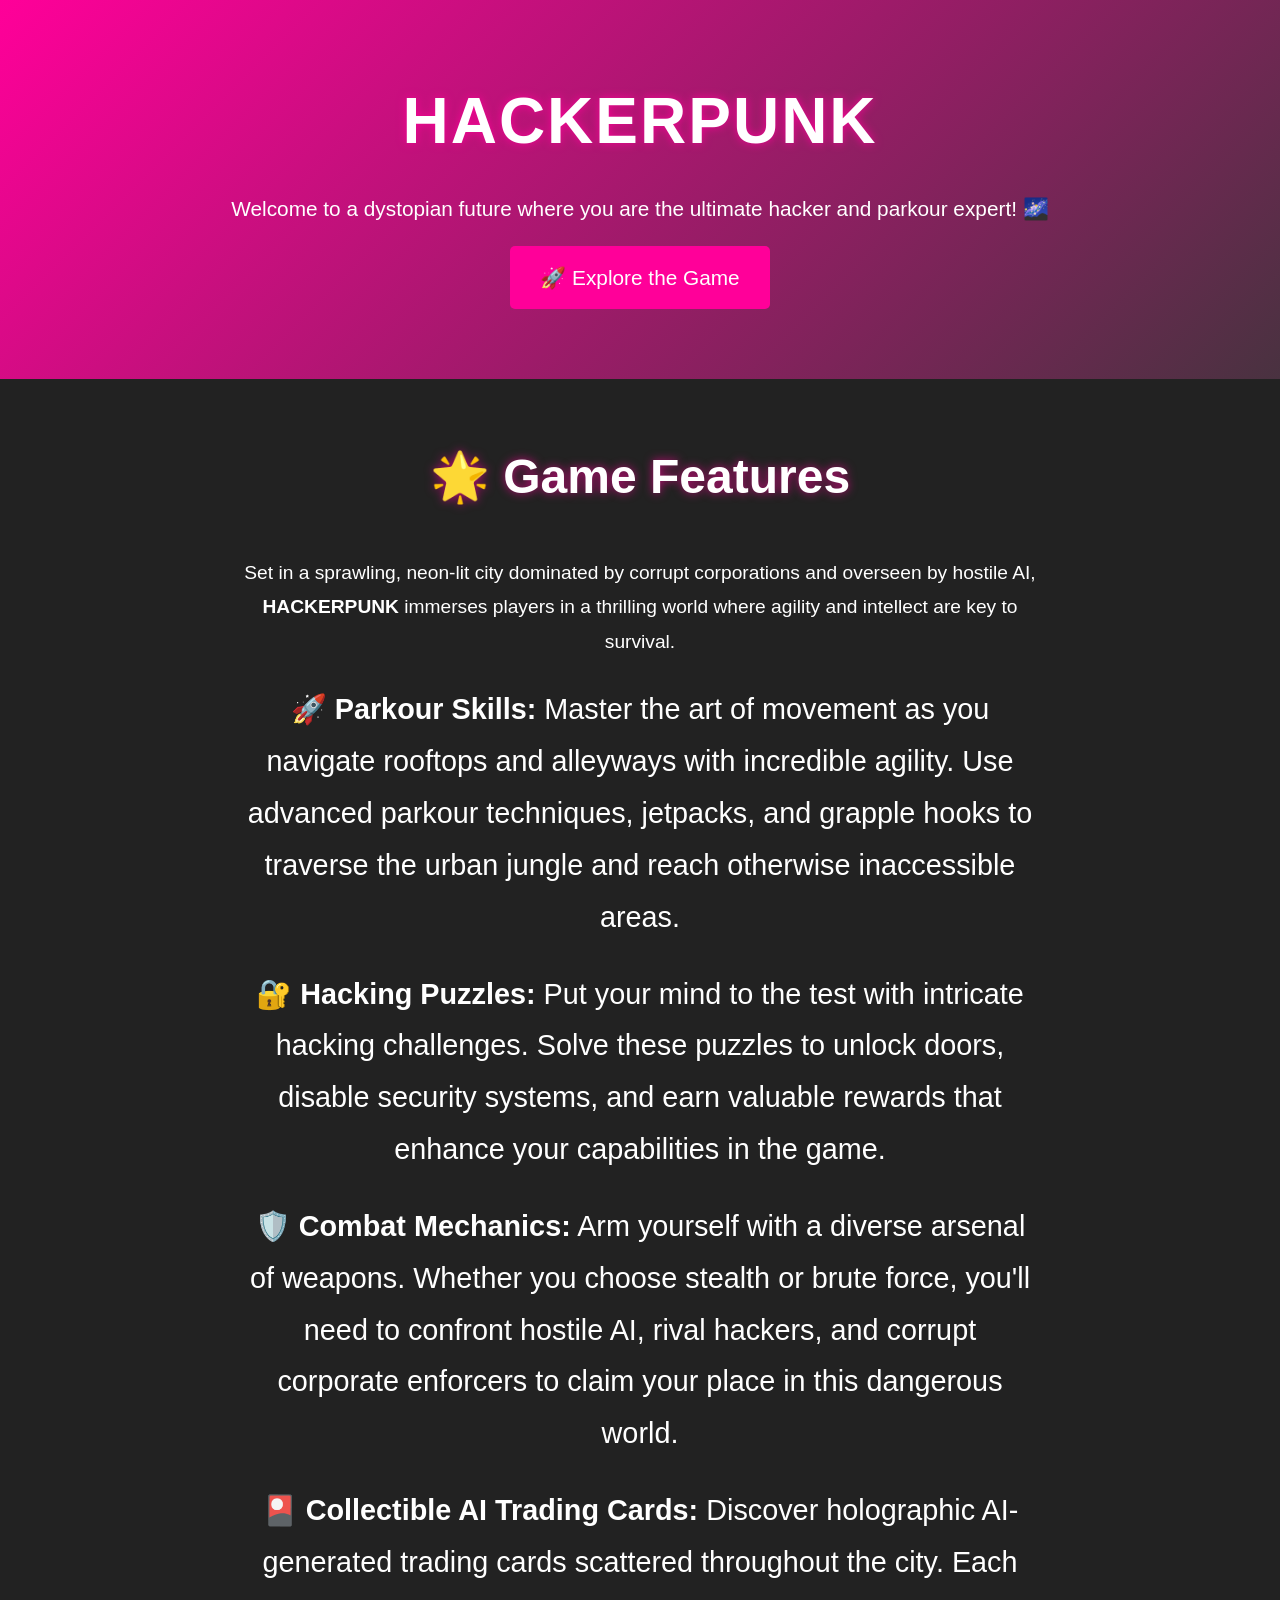
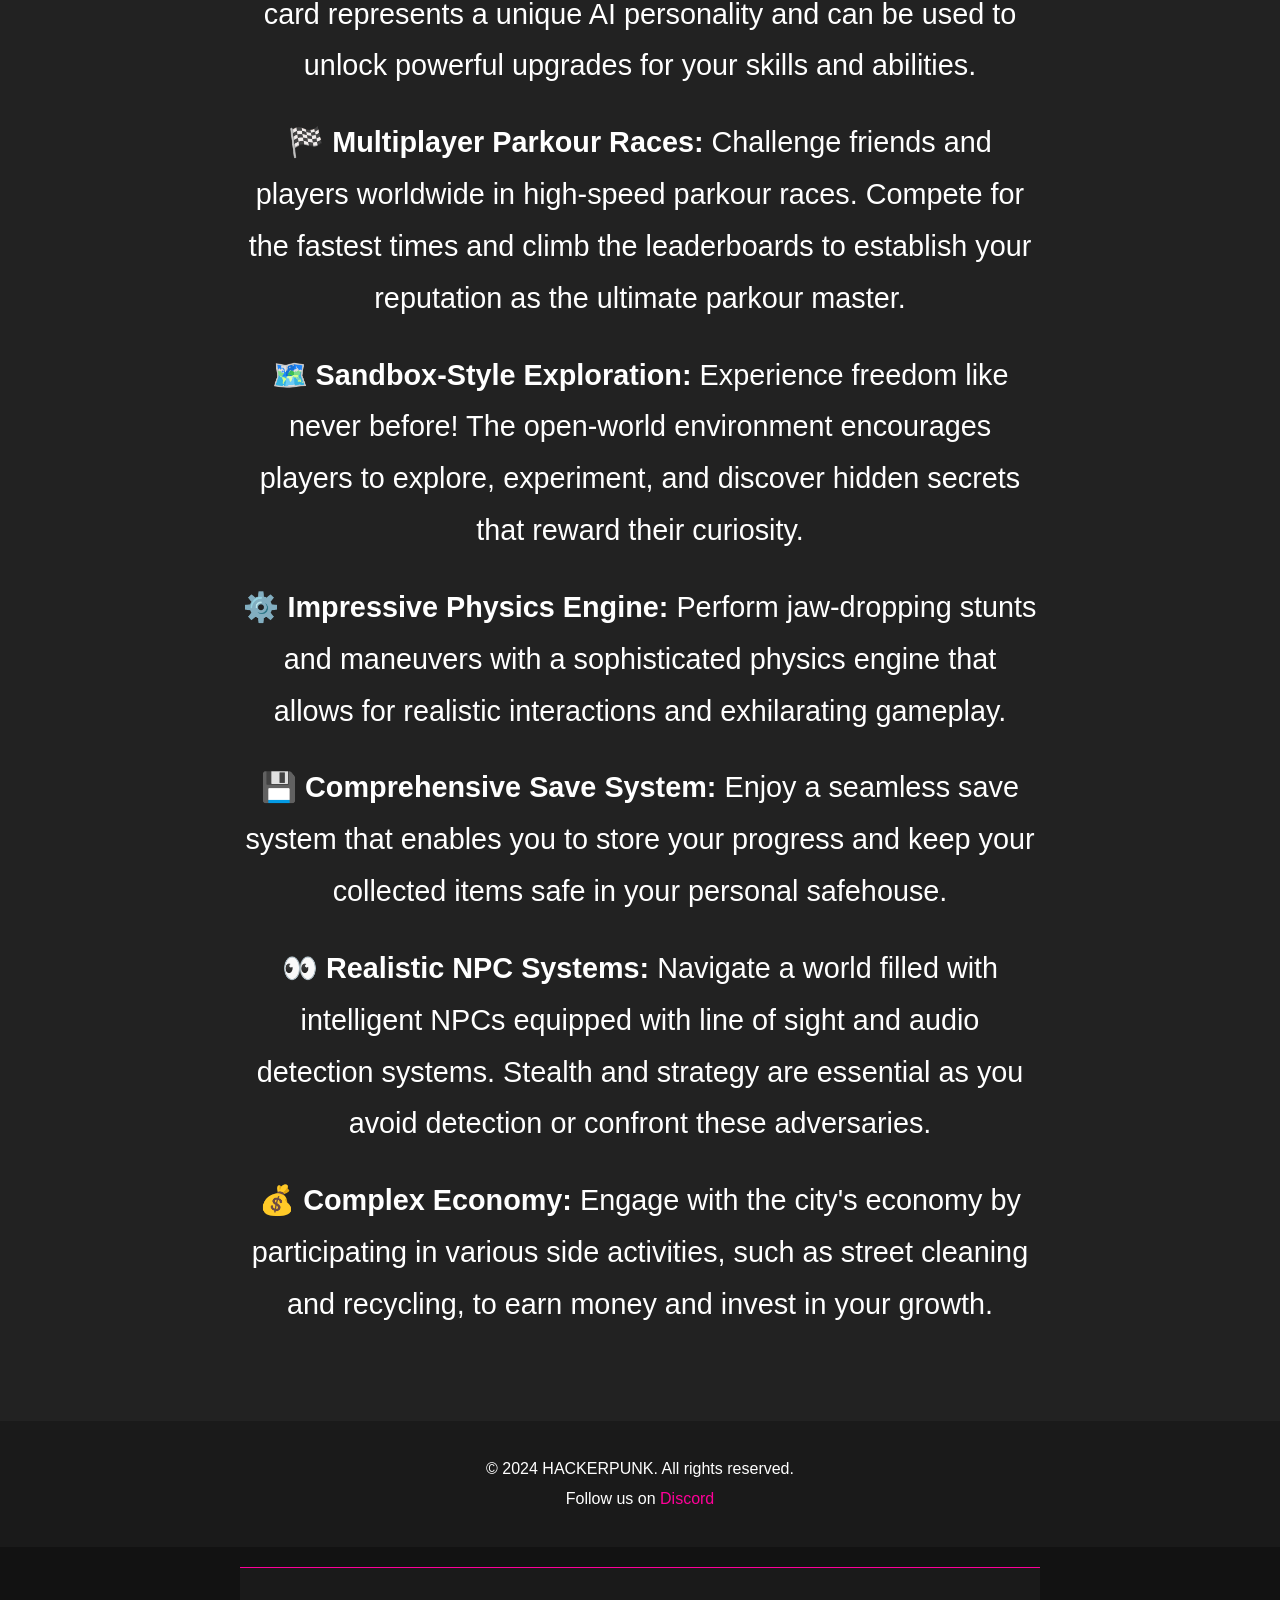
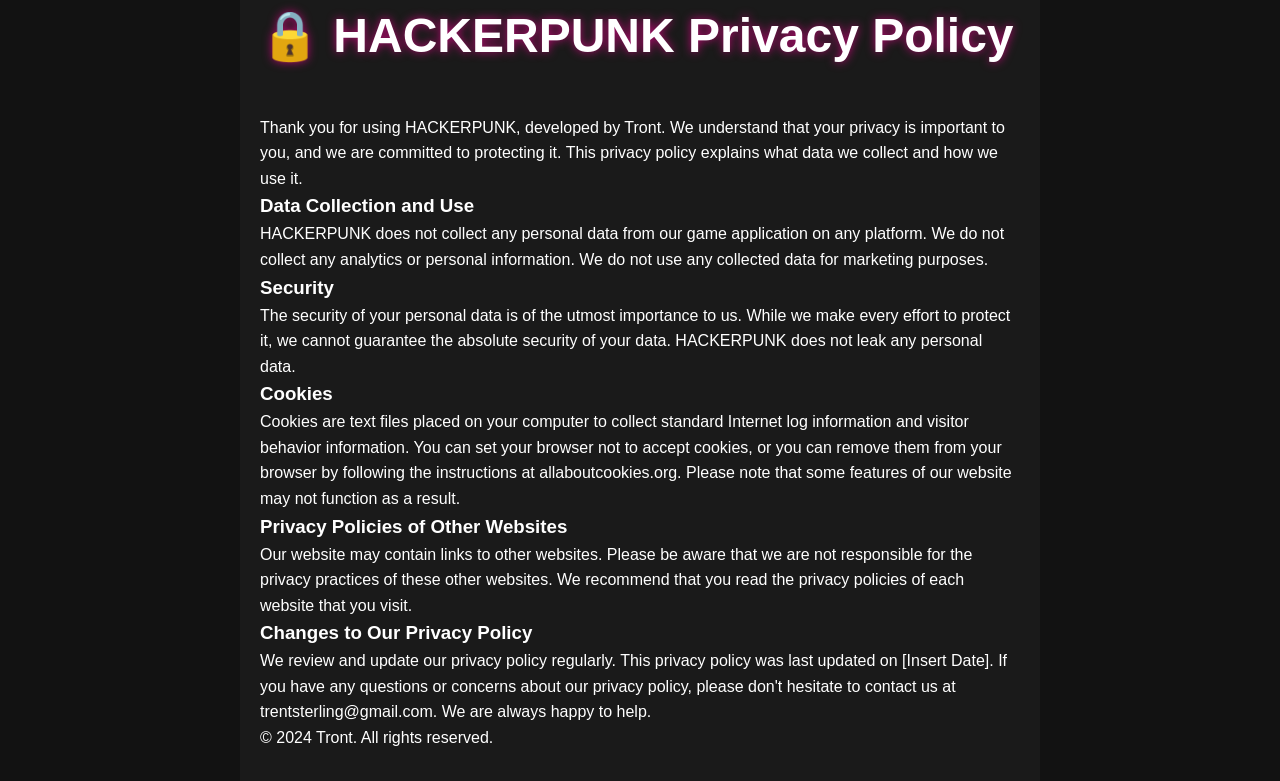
==== index.htm @ 5a56bbaf "Update index.htm" ====
<!DOCTYPE html>
<html lang="en">
<head>
    <meta charset="UTF-8">
    <meta name="viewport" content="width=device-width, initial-scale=1.0">
    <title>HACKERPUNK - 🚀 Dystopian Parkour Adventure Game</title>
    <meta name="description" content="Join HACKERPUNK, a thrilling parkour and hacking adventure in a neon-lit dystopian city. Explore features like multiplayer races, hacking puzzles, and more!">
    <meta name="keywords" content="HACKERPUNK, parkour game, hacking game, multiplayer racing, indie game, neon-lit city">
    <meta name="author" content="Trent Sterling">
    <style>
        * {
            margin: 0;
            padding: 0;
            box-sizing: border-box;
        }

        body {
            font-family: 'Arial', sans-serif;
            background-color: #121212;
            color: #ffffff;
            line-height: 1.6;
        }

        header {
            text-align: center;
            padding: 70px 20px;
            background: linear-gradient(135deg, #ff0099, #493240);
            box-shadow: 0 4px 20px rgba(0, 0, 0, 0.5);
        }

        header h1 {
            font-size: 4em;
            letter-spacing: 2px;
            text-shadow: 0 0 10px rgba(255, 0, 153, 0.9);
        }

        header p {
            font-size: 1.3em;
            margin: 20px 0;
        }

        .cta-button {
            display: inline-block;
            padding: 15px 30px;
            font-size: 1.3em;
            color: #fff;
            background: #ff0099;
            border: none;
            border-radius: 5px;
            text-decoration: none;
            transition: background 0.3s, transform 0.3s;
        }

        .cta-button:hover {
            background: #ff66b2;
            transform: scale(1.05);
        }

        section {
            padding: 60px 20px;
            background-color: #222;
            text-align: center;
        }

        h2 {
            margin-bottom: 40px;
            font-size: 3em;
            text-shadow: 0 0 10px rgba(255, 0, 153, 0.7);
        }

        .description {
            margin: 30px 0;
            font-size: 1.2em;
            line-height: 1.8;
            max-width: 800px;
            margin-left: auto;
            margin-right: auto;
        }

        .feature-list {
            list-style-type: none;
            padding: 0;
        }

        .feature-list li {
            margin: 25px 0;
            font-size: 1.5em;
            transition: transform 0.3s;
        }

        .feature-list li:hover {
            transform: scale(1.05);
        }

        footer {
            text-align: center;
            padding: 30px 20px;
            background: #1a1a1a;
        }

        footer p {
            margin: 5px 0;
        }

        footer a {
            color: #ff0099;
            text-decoration: none;
            transition: color 0.3s;
        }

        footer a:hover {
            color: #ff66b2;
        }

        .privacy-policy {
            background: #1a1a1a;
            padding: 30px 20px;
            margin-top: 20px;
            border-top: 1px solid #ff0099;
            text-align: left;
            max-width: 800px;
            margin-left: auto;
            margin-right: auto;
        }
    </style>
</head>
<body>
    <header>
        <h1>HACKERPUNK</h1>
        <p>Welcome to a dystopian future where you are the ultimate hacker and parkour expert! 🌌</p>
        <a href="#features" class="cta-button">🚀 Explore the Game</a>
    </header>

    <section id="features">
        <h2>🌟 Game Features</h2>
        <div class="description">
            <p>Set in a sprawling, neon-lit city dominated by corrupt corporations and overseen by hostile AI, <strong>HACKERPUNK</strong> immerses players in a thrilling world where agility and intellect are key to survival.</p>
            <ul class="feature-list">
                <li>🚀 <strong>Parkour Skills:</strong> Master the art of movement as you navigate rooftops and alleyways with incredible agility. Use advanced parkour techniques, jetpacks, and grapple hooks to traverse the urban jungle and reach otherwise inaccessible areas.</li>
                <li>🔐 <strong>Hacking Puzzles:</strong> Put your mind to the test with intricate hacking challenges. Solve these puzzles to unlock doors, disable security systems, and earn valuable rewards that enhance your capabilities in the game.</li>
                <li>🛡️ <strong>Combat Mechanics:</strong> Arm yourself with a diverse arsenal of weapons. Whether you choose stealth or brute force, you'll need to confront hostile AI, rival hackers, and corrupt corporate enforcers to claim your place in this dangerous world.</li>
                <li>🎴 <strong>Collectible AI Trading Cards:</strong> Discover holographic AI-generated trading cards scattered throughout the city. Each card represents a unique AI personality and can be used to unlock powerful upgrades for your skills and abilities.</li>
                <li>🏁 <strong>Multiplayer Parkour Races:</strong> Challenge friends and players worldwide in high-speed parkour races. Compete for the fastest times and climb the leaderboards to establish your reputation as the ultimate parkour master.</li>
                <li>🗺️ <strong>Sandbox-Style Exploration:</strong> Experience freedom like never before! The open-world environment encourages players to explore, experiment, and discover hidden secrets that reward their curiosity.</li>
                <li>⚙️ <strong>Impressive Physics Engine:</strong> Perform jaw-dropping stunts and maneuvers with a sophisticated physics engine that allows for realistic interactions and exhilarating gameplay.</li>
                <li>💾 <strong>Comprehensive Save System:</strong> Enjoy a seamless save system that enables you to store your progress and keep your collected items safe in your personal safehouse.</li>
                <li>👀 <strong>Realistic NPC Systems:</strong> Navigate a world filled with intelligent NPCs equipped with line of sight and audio detection systems. Stealth and strategy are essential as you avoid detection or confront these adversaries.</li>
                <li>💰 <strong>Complex Economy:</strong> Engage with the city's economy by participating in various side activities, such as street cleaning and recycling, to earn money and invest in your growth.</li>
            </ul>
        </div>
    </section>

    <footer>
        <p>&copy; 2024 HACKERPUNK. All rights reserved.</p>
        <p>Follow us on <a href="#">Discord</a></p>
    </footer>

    <div class="privacy-policy">
        <h2>🔒 HACKERPUNK Privacy Policy</h2>
        <p>Thank you for using HACKERPUNK, developed by Tront. We understand that your privacy is important to you, and we are committed to protecting it. This privacy policy explains what data we collect and how we use it.</p>
        
        <h3>Data Collection and Use</h3>
        <p>HACKERPUNK does not collect any personal data from our game application on any platform. We do not collect any analytics or personal information. We do not use any collected data for marketing purposes.</p>
        
        <h3>Security</h3>
        <p>The security of your personal data is of the utmost importance to us. While we make every effort to protect it, we cannot guarantee the absolute security of your data. HACKERPUNK does not leak any personal data.</p>
        
        <h3>Cookies</h3>
        <p>Cookies are text files placed on your computer to collect standard Internet log information and visitor behavior information. You can set your browser not to accept cookies, or you can remove them from your browser by following the instructions at allaboutcookies.org. Please note that some features of our website may not function as a result.</p>
        
        <h3>Privacy Policies of Other Websites</h3>
        <p>Our website may contain links to other websites. Please be aware that we are not responsible for the privacy practices of these other websites. We recommend that you read the privacy policies of each website that you visit.</p>
        
        <h3>Changes to Our Privacy Policy</h3>
        <p>We review and update our privacy policy regularly. This privacy policy was last updated on [Insert Date]. If you have any questions or concerns about our privacy policy, please don't hesitate to contact us at trentsterling@gmail.com. We are always happy to help.</p>
        
        <p>© 2024 Tront. All rights reserved.</p>
    </div>
</body>
</html>
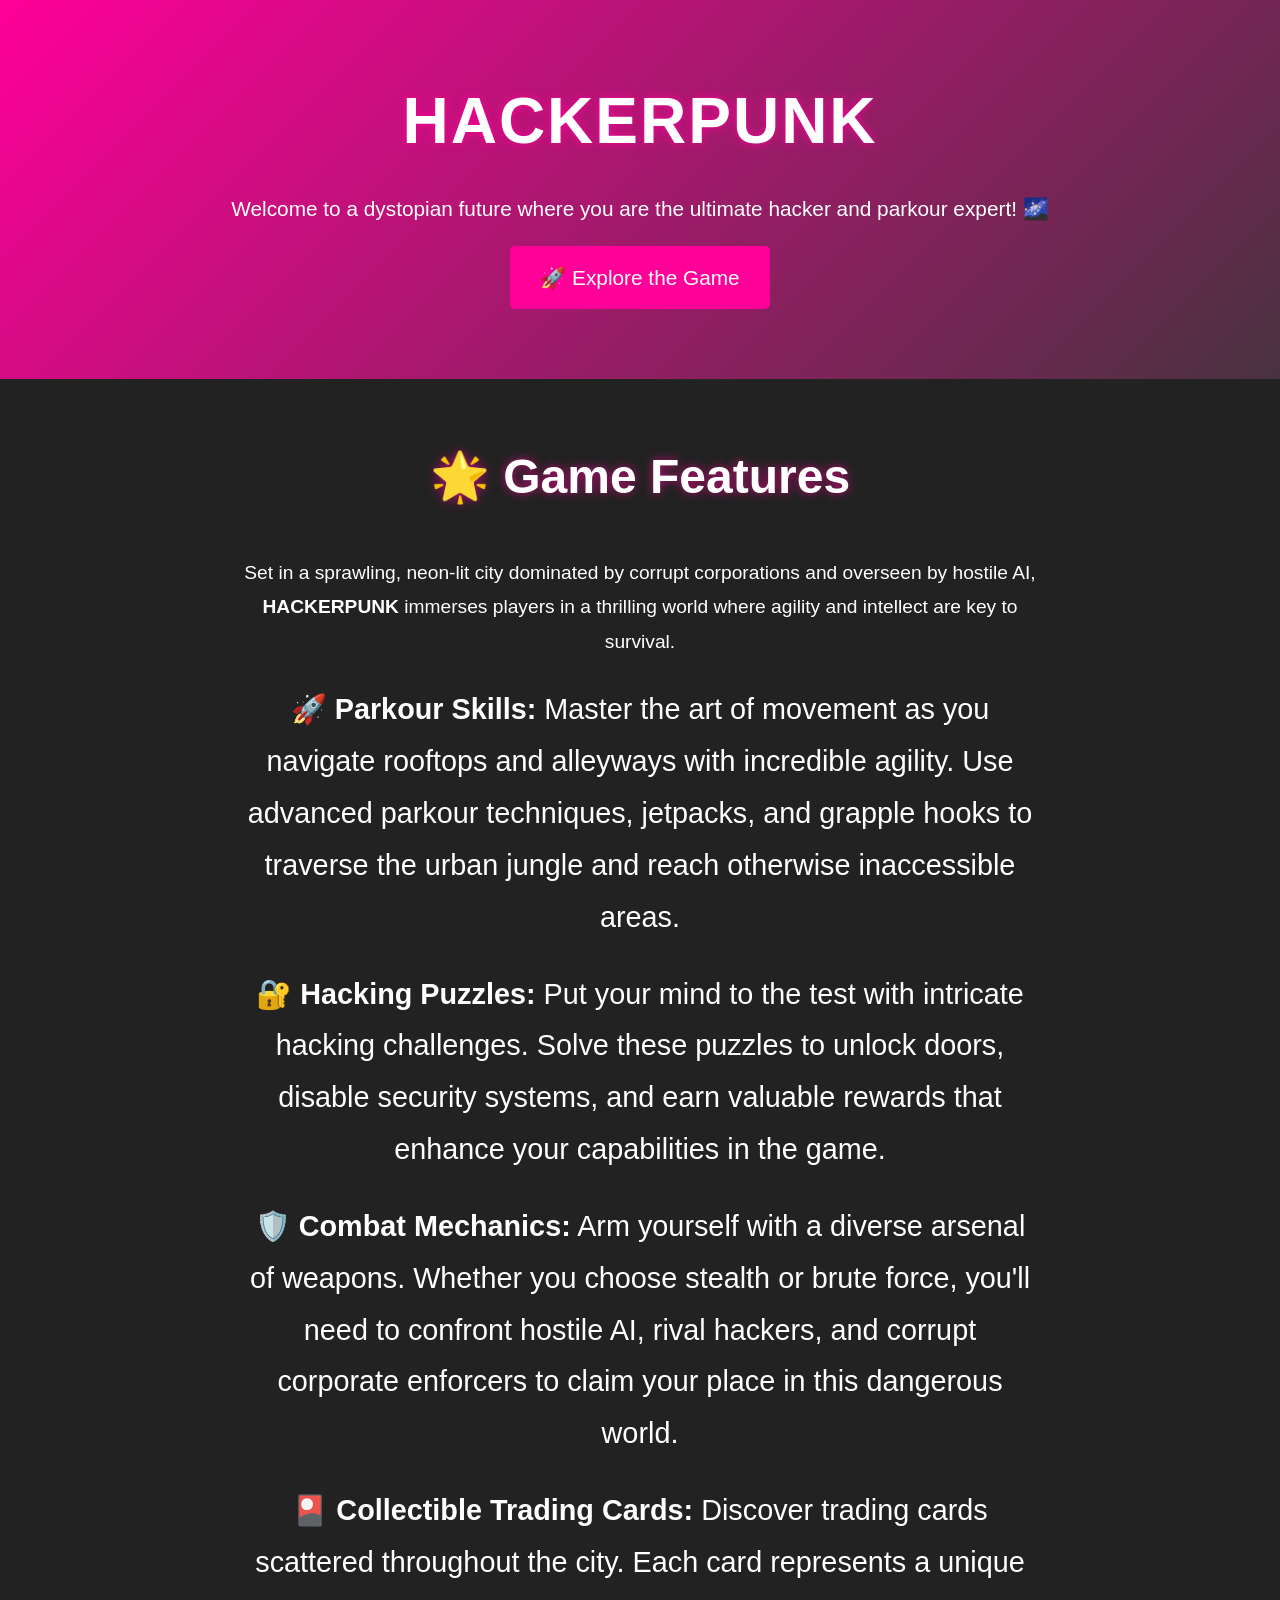
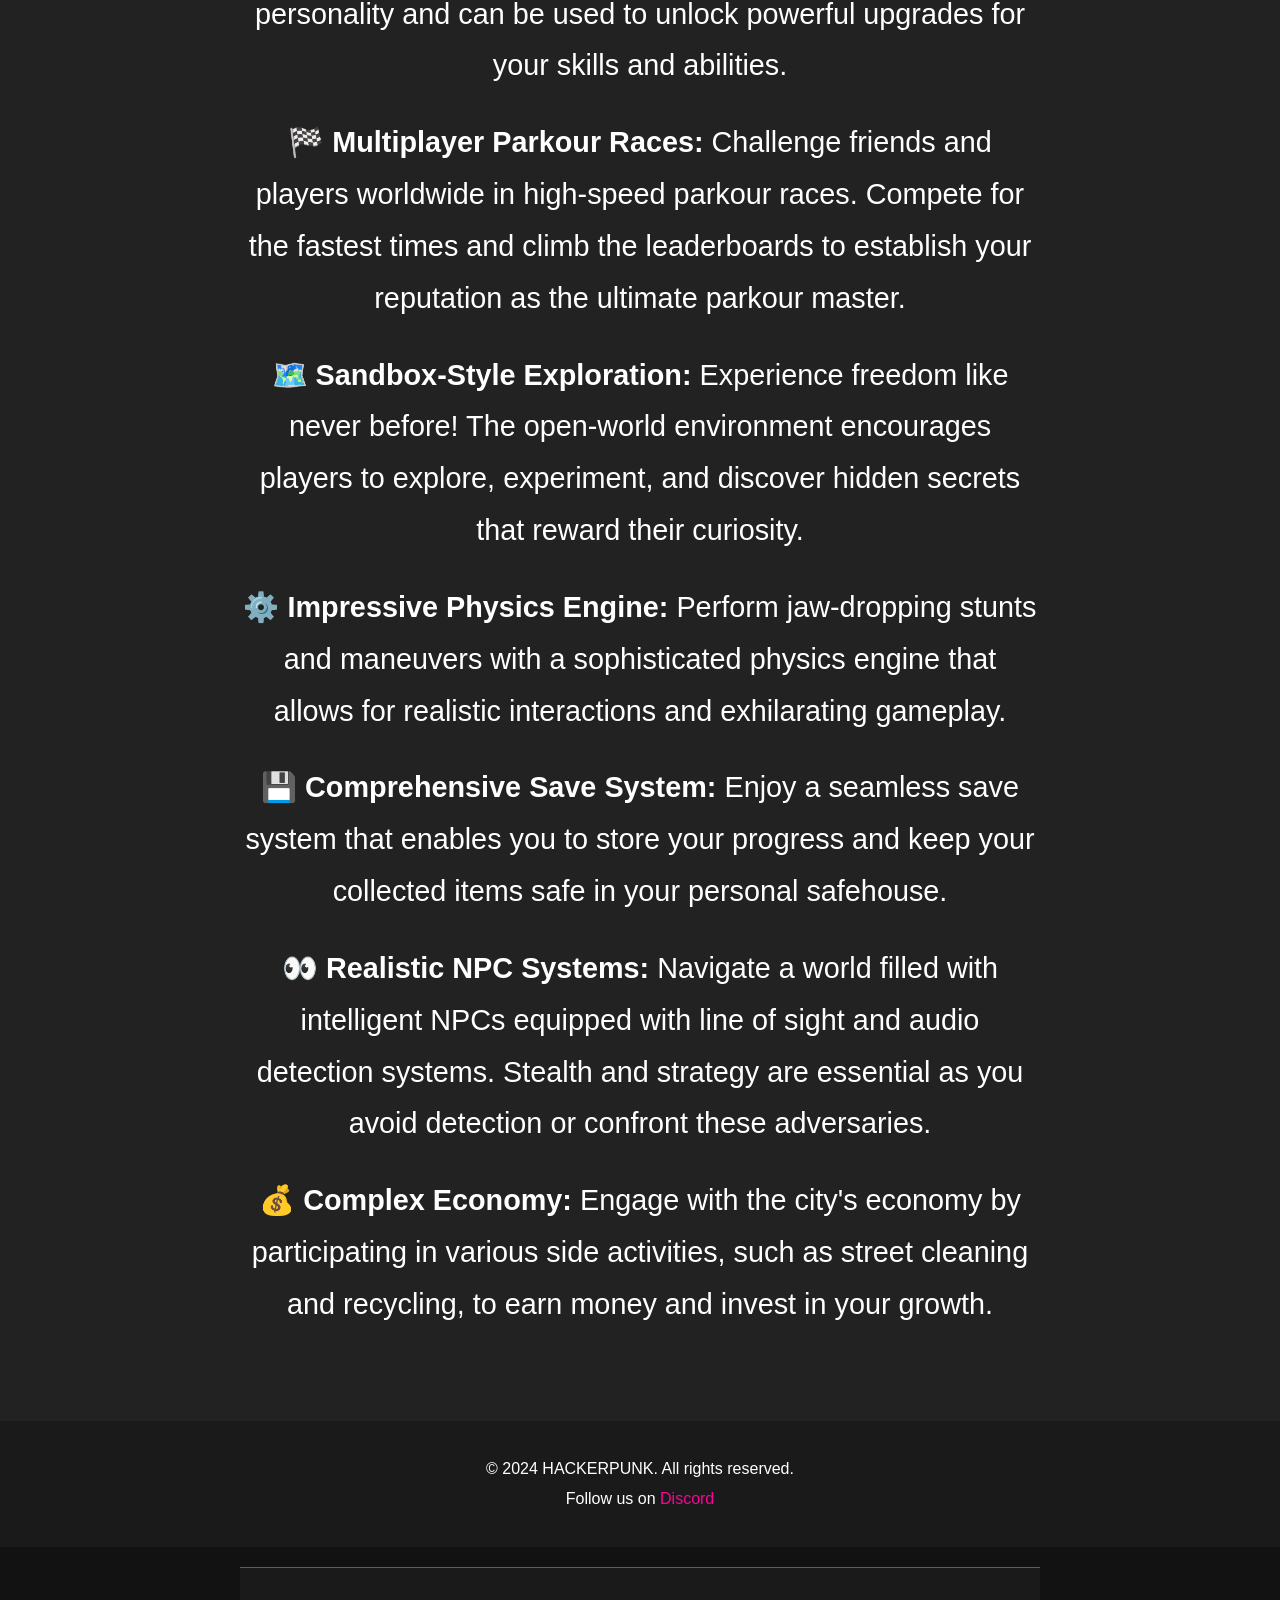
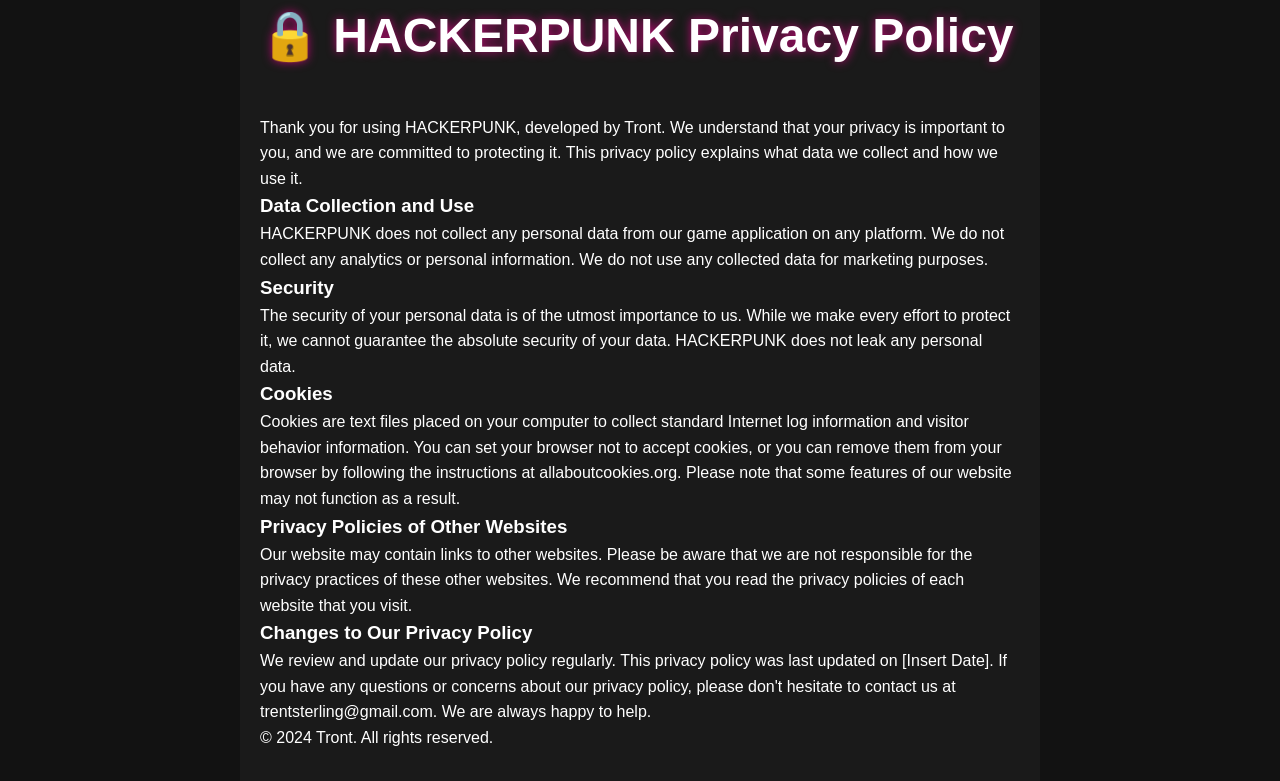
==== commit 2a018e0b: "Update index.htm" ====
--- a/index.htm
+++ b/index.htm
@@ -139,7 +139,7 @@
                 <li>🚀 <strong>Parkour Skills:</strong> Master the art of movement as you navigate rooftops and alleyways with incredible agility. Use advanced parkour techniques, jetpacks, and grapple hooks to traverse the urban jungle and reach otherwise inaccessible areas.</li>
                 <li>🔐 <strong>Hacking Puzzles:</strong> Put your mind to the test with intricate hacking challenges. Solve these puzzles to unlock doors, disable security systems, and earn valuable rewards that enhance your capabilities in the game.</li>
                 <li>🛡️ <strong>Combat Mechanics:</strong> Arm yourself with a diverse arsenal of weapons. Whether you choose stealth or brute force, you'll need to confront hostile AI, rival hackers, and corrupt corporate enforcers to claim your place in this dangerous world.</li>
-                <li>🎴 <strong>Collectible AI Trading Cards:</strong> Discover holographic AI-generated trading cards scattered throughout the city. Each card represents a unique AI personality and can be used to unlock powerful upgrades for your skills and abilities.</li>
+                <li>🎴 <strong>Collectible Trading Cards:</strong> Discover trading cards scattered throughout the city. Each card represents a unique personality and can be used to unlock powerful upgrades for your skills and abilities.</li>
                 <li>🏁 <strong>Multiplayer Parkour Races:</strong> Challenge friends and players worldwide in high-speed parkour races. Compete for the fastest times and climb the leaderboards to establish your reputation as the ultimate parkour master.</li>
                 <li>🗺️ <strong>Sandbox-Style Exploration:</strong> Experience freedom like never before! The open-world environment encourages players to explore, experiment, and discover hidden secrets that reward their curiosity.</li>
                 <li>⚙️ <strong>Impressive Physics Engine:</strong> Perform jaw-dropping stunts and maneuvers with a sophisticated physics engine that allows for realistic interactions and exhilarating gameplay.</li>
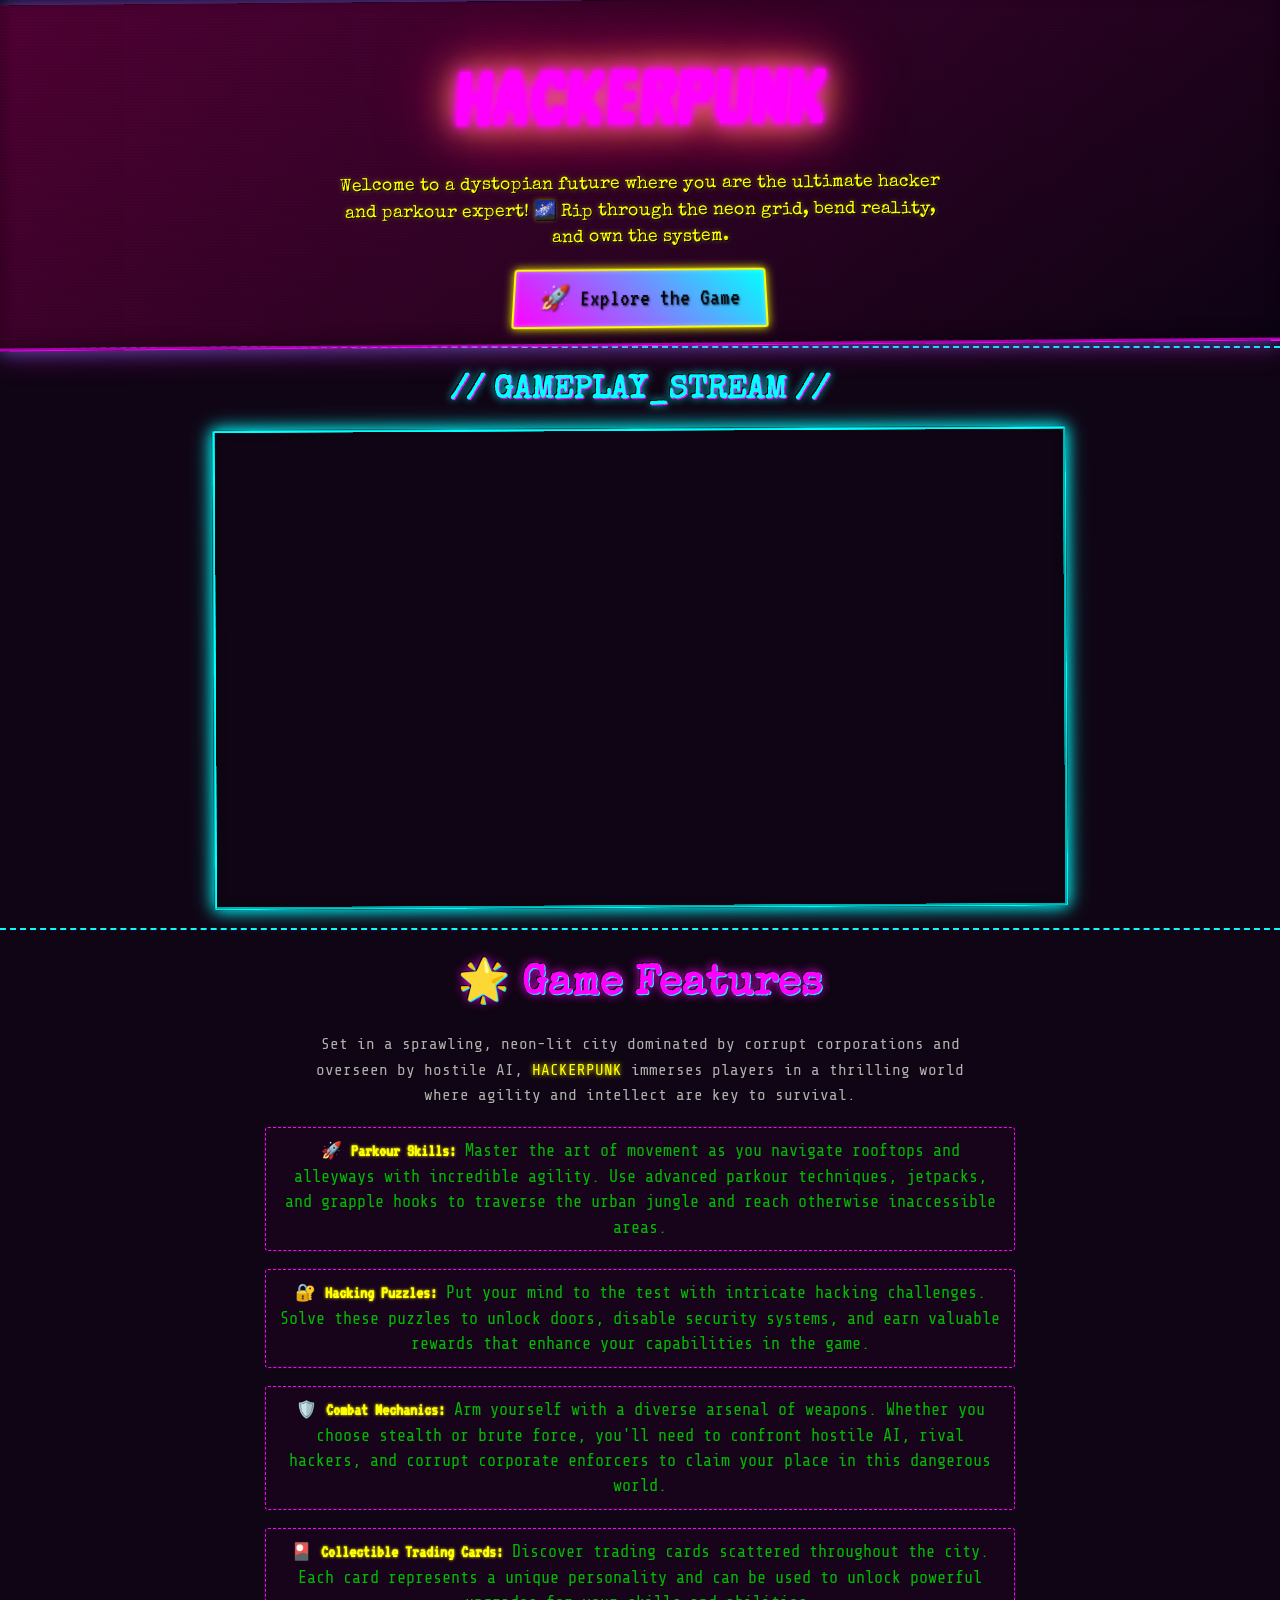
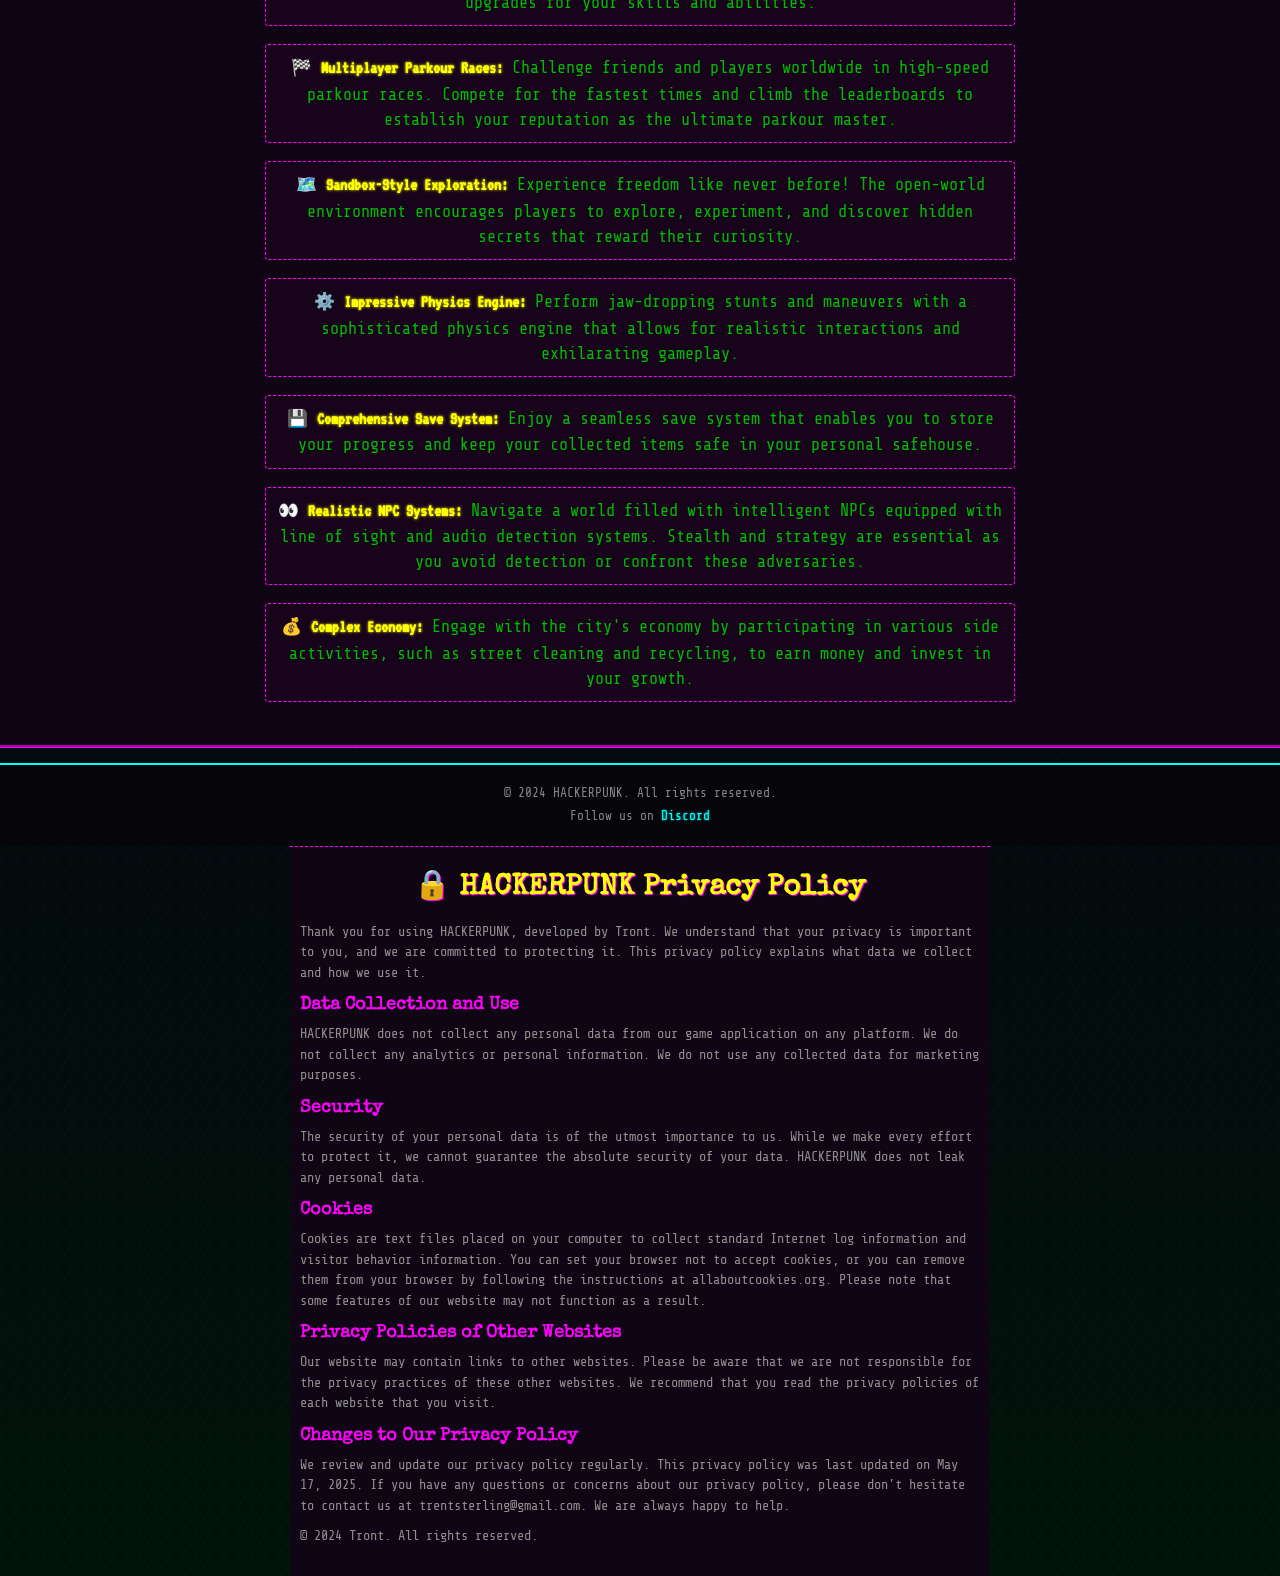
==== commit 3e8ee113: "Update index.htm" ====
--- a/index.htm
+++ b/index.htm
@@ -1,3 +1,4 @@
+
 <!DOCTYPE html>
 <html lang="en">
 <head>
@@ -5,9 +6,28 @@
     <meta name="viewport" content="width=device-width, initial-scale=1.0">
     <title>HACKERPUNK - 🚀 Dystopian Parkour Adventure Game</title>
     <meta name="description" content="Join HACKERPUNK, a thrilling parkour and hacking adventure in a neon-lit dystopian city. Explore features like multiplayer races, hacking puzzles, and more!">
-    <meta name="keywords" content="HACKERPUNK, parkour game, hacking game, multiplayer racing, indie game, neon-lit city">
+    <meta name="keywords" content="HACKERPUNK, parkour game, hacking game, multiplayer racing, indie game, neon-lit city, cyberpunk, VR">
     <meta name="author" content="Trent Sterling">
+    <link rel="preconnect" href="https://fonts.googleapis.com">
+    <link rel="preconnect" href="https://fonts.gstatic.com" crossorigin>
+    <link href="https://fonts.googleapis.com/css2?family=VT323&family=Share+Tech+Mono&family=Special+Elite&display=swap" rel="stylesheet">
     <style>
+        :root {
+            --color-bg: #05050a; 
+            --color-bg-secondary: #100514; 
+            --color-text: #00dd00; 
+            --color-primary-neon: #ff00ff; 
+            --color-secondary-neon: #00ffff; 
+            --color-accent-neon: #ffff00; 
+            --font-heading: 'VT323', monospace; 
+            --font-subheading: 'Special Elite', cursive; 
+            --font-body: 'Share Tech Mono', monospace; 
+        }
+
+        html {
+            font-size: 16px; 
+        }
+
         * {
             margin: 0;
             padding: 0;
@@ -15,139 +35,337 @@
         }
 
         body {
-            font-family: 'Arial', sans-serif;
-            background-color: #121212;
-            color: #ffffff;
-            line-height: 1.6;
+            font-family: var(--font-body);
+            background-color: var(--color-bg);
+            color: var(--color-text);
+            line-height: 1.5; 
+            overflow-x: hidden;
+            background-image:
+                repeating-linear-gradient(60deg, rgba(var(--color-primary-neon-rgb, 255,0,255),0.025) 0px, rgba(var(--color-primary-neon-rgb, 255,0,255),0.025) 1px, transparent 1px, transparent 12px),
+                repeating-linear-gradient(-60deg, rgba(var(--color-secondary-neon-rgb, 0,255,255),0.025) 0px, rgba(var(--color-secondary-neon-rgb, 0,255,255),0.025) 1px, transparent 1px, transparent 12px),
+                linear-gradient(to bottom, rgba(0,0,8,0.96), rgba(8,0,20,0.93), rgba(0,20,8,0.96));
+            animation: enhancedBgShift 45s linear infinite alternate, enhancedBgFlicker 0.25s infinite;
+        }
+
+        @keyframes enhancedBgShift {
+            0% { background-color: #0a0a10; filter: hue-rotate(-3deg) contrast(100%); }
+            25% { background-color: #1a0020; filter: hue-rotate(20deg) contrast(103%); }
+            50% { background-color: #001a05; filter: hue-rotate(-20deg) contrast(100%); }
+            75% { background-color: #1a1a00; filter: hue-rotate(35deg) contrast(108%); }
+            100% { background-color: #0a0a10; filter: hue-rotate(-3deg) contrast(100%); }
+        }
+        @keyframes enhancedBgFlicker { 
+            0%, 100% { opacity: 1; }
+            50% { opacity: 0.97; }
         }
 
         header {
             text-align: center;
-            padding: 70px 20px;
-            background: linear-gradient(135deg, #ff0099, #493240);
-            box-shadow: 0 4px 20px rgba(0, 0, 0, 0.5);
+            padding: 30px 10px 15px 10px; /* Significantly reduced top/bottom padding */
+            background: linear-gradient(145deg, rgba(255, 0, 153, 0.3), rgba(20, 5, 30, 0.55)),
+                        radial-gradient(ellipse at top center, rgba(10, 2, 15, 0.85) 0%, rgba(5, 1, 8, 1) 75%);
+            box-shadow: 0 0 30px rgba(var(--color-primary-neon-rgb, 255,0,255), 0.5), 
+                        0 0 18px rgba(var(--color-secondary-neon-rgb, 0,255,255), 0.4),
+                        inset 0 -5px 15px rgba(0,0,0,0.3); 
+            border-bottom: 3px groove var(--color-primary-neon); 
+            position: relative;
+            overflow: hidden;
+            transform: skewY(-0.5deg); /* Reduced skew */
+            margin-bottom: 0; /* Remove bottom margin from header */
+        }
+        
+        header::before { 
+            content: ""; position: absolute; top: 0; left: 0; width: 100%; height: 100%;
+            background-image: repeating-linear-gradient( transparent, transparent 1px, rgba(0,0,0,0.1) 2px, rgba(0,0,0,0.1) 3px );
+            animation: scanlines 15s linear infinite alternate; 
+            pointer-events: none; z-index: 1; opacity: 0.7;
+        }
+
+        @keyframes scanlines {
+            0% { background-position: 0 0; opacity: 0.7; }
+            50% { background-position: 0 50px; opacity: 0.5; }
+            100% { background-position: 0 100px; opacity: 0.7; }
         }
 
         header h1 {
-            font-size: 4em;
-            letter-spacing: 2px;
-            text-shadow: 0 0 10px rgba(255, 0, 153, 0.9);
+            font-family: var(--font-heading);
+            font-size: 7vw; 
+            max-font-size: 5.5rem; 
+            min-font-size: 2.8rem; 
+            letter-spacing: 1px; 
+            color: var(--color-primary-neon);
+            text-shadow: 
+                0 0 5px var(--color-primary-neon), 0 0 10px var(--color-primary-neon), 0 0 20px var(--color-primary-neon),
+                0 0 35px var(--color-accent-neon), 
+                0 0 60px #ff007f,  0 0 80px #ff007f;
+            animation: textFlickerIntense 2.5s infinite alternate, glitchTitleHarder 4s infinite steps(3, end) alternate;
+            position: relative; z-index: 2; margin-bottom: 5px; 
+            transform: skewX(-4deg); /* Slightly reduced skew */
+        }
+        
+        @keyframes textFlickerIntense { 
+            0%, 15%, 20%, 28%, 50%, 58%, 100% {
+                text-shadow: 0 0 5px var(--color-primary-neon), 0 0 12px var(--color-primary-neon), 0 0 22px #ff007f, 0 0 40px var(--color-accent-neon), 0 0 75px #ff007f;
+                opacity: 1; filter: brightness(1.1);
+            }
+            18%, 25%, 55% { text-shadow: 0 0 2px var(--color-primary-neon); opacity: 0.7; filter: brightness(0.9); }
+        }
+
+        @keyframes glitchTitleHarder { 
+            0% { transform: skewX(-4deg) translateX(0); } 
+            10% { text-shadow: 2px 2px var(--color-secondary-neon), -2px -2px var(--color-accent-neon); transform: skewX(-7deg) translateX(-4px) translateY(1px); }
+            20% { transform: skewX(-1deg) translateX(2px) translateY(-1px); } 
+            100% { transform: skewX(-4deg) translateX(0); }
         }
 
         header p {
-            font-size: 1.3em;
-            margin: 20px 0;
+            font-family: var(--font-subheading); 
+            font-size: 1.1rem; /* Slightly smaller */
+            margin: 8px auto; /* Reduced margin */
+            max-width: 600px;
+            color: var(--color-accent-neon); 
+            text-shadow: 1px 1px 0px var(--color-bg), 0 0 5px rgba(var(--color-accent-neon-rgb), 0.5);
+            z-index: 2; position: relative;
         }
 
         .cta-button {
             display: inline-block;
-            padding: 15px 30px;
-            font-size: 1.3em;
-            color: #fff;
-            background: #ff0099;
-            border: none;
-            border-radius: 5px;
+            padding: 10px 25px; 
+            font-family: var(--font-heading);
+            font-size: 1.5rem; /* Slightly smaller */
+            color: var(--color-bg);
+            background: linear-gradient(45deg, var(--color-primary-neon), var(--color-secondary-neon)); 
+            border: 2px solid var(--color-accent-neon); 
+            border-radius: 3px; 
             text-decoration: none;
-            transition: background 0.3s, transform 0.3s;
-        }
-
-        .cta-button:hover {
-            background: #ff66b2;
-            transform: scale(1.05);
-        }
-
-        section {
-            padding: 60px 20px;
-            background-color: #222;
-            text-align: center;
-        }
-
-        h2 {
-            margin-bottom: 40px;
-            font-size: 3em;
-            text-shadow: 0 0 10px rgba(255, 0, 153, 0.7);
+            transition: all 0.2s ease-in-out;
+            text-shadow: 1px 1px 2px rgba(0,0,0,0.6);
+            box-shadow: 0 0 10px var(--color-accent-neon), inset 0 0 5px rgba(255,255,255,0.4);
+            margin-top: 8px; /* Reduced margin */
+            z-index: 2; position: relative;
+            transform: perspective(300px) rotateX(8deg); /* Reduced 3D effect */
+        }
+
+        .cta-button:hover, .cta-button:focus { 
+            background: linear-gradient(45deg, var(--color-secondary-neon), var(--color-primary-neon));
+            color: #000; border-color: #fff;
+            transform: perspective(300px) rotateX(3deg) scale(1.07) skewX(-2deg); /* Adjusted hover */
+            box-shadow: 0 0 20px var(--color-accent-neon), 0 0 35px var(--color-primary-neon), inset 0 0 8px rgba(0,0,0,0.2);
+        }
+
+        .video-showcase-section {
+            padding: 20px 10px; 
+            background-color: var(--color-bg-secondary);
+            border-top: 2px dashed var(--color-secondary-neon); 
+            border-bottom: 2px dashed var(--color-secondary-neon);
+            text-align: center;
+            margin: 0; /* Remove top/bottom margin to bring closer to header/features */
+        }
+
+        .video-showcase-section h2 {
+            font-family: var(--font-subheading); 
+            font-size: 2rem; /* Slightly smaller */
+            color: var(--color-secondary-neon);
+            text-shadow: 1px 1px var(--color-primary-neon), -1px -1px var(--color-bg), 0 0 8px var(--color-secondary-neon); 
+            margin-bottom: 12px; /* Reduced margin */
+            transform: skewX(-2deg); 
+        }
+        
+        .video-showcase-section iframe {
+            display: block; 
+            margin: 0 auto; 
+            max-width: 100%; 
+            border: 3px groove var(--color-secondary-neon); 
+            box-shadow: 0 0 15px var(--color-secondary-neon), 0 0 25px rgba(var(--color-secondary-neon-rgb, 0,255,255), 0.5), inset 0 0 8px rgba(0,0,0,0.4);
+            border-radius: 3px;
+            transform: rotate(-0.3deg); /* Reduced rotation */
+        }
+
+        section#features {
+            padding: 25px 10px; /* Reduced padding */
+            background-color: var(--color-bg-secondary); 
+            text-align: center;
+            border-bottom: 3px groove var(--color-primary-neon); 
+            margin-top: 0; /* Remove top margin */
+        }
+
+        section#features h2 { 
+            font-family: var(--font-subheading); 
+            margin-bottom: 15px; /* Reduced margin */
+            font-size: 2.6rem; /* Slightly smaller */
+            color: var(--color-primary-neon);
+            text-shadow: 1px 1px var(--color-secondary-neon), -1px -1px var(--color-bg), 0 0 10px var(--color-primary-neon);
+            transform: skewX(-2deg);
         }
 
         .description {
-            margin: 30px 0;
-            font-size: 1.2em;
-            line-height: 1.8;
-            max-width: 800px;
-            margin-left: auto;
-            margin-right: auto;
+            margin: 12px auto; /* Reduced margin */
+            font-size: 1rem; 
+            line-height: 1.6;
+            max-width: 700px; 
+            color: #b0b0b0;
+            text-shadow: 1px 1px 1px rgba(0,0,0,0.5);
+        }
+        .description strong {
+            color: var(--color-accent-neon);
+            font-weight: normal; 
+            text-shadow: 0 0 5px var(--color-accent-neon);
         }
 
         .feature-list {
             list-style-type: none;
             padding: 0;
+            max-width: 750px; 
+            margin: 15px auto 0 auto; /* Reduced margin */
         }
 
         .feature-list li {
-            margin: 25px 0;
-            font-size: 1.5em;
-            transition: transform 0.3s;
-        }
-
-        .feature-list li:hover {
-            transform: scale(1.05);
+            margin: 18px 0; /* Reduced margin */
+            padding: 10px; /* Reduced padding */
+            font-size: 1.05rem; /* Slightly smaller */
+            background-color: rgba(var(--color-primary-neon-rgb, 255,0,255), 0.03);
+            border: 1px dashed var(--color-primary-neon);
+            border-radius: 3px;
+            transition: transform 0.2s ease-out, box-shadow 0.2s ease-out, background-color 0.2s;
+            box-shadow: 0 0 3px rgba(var(--color-primary-neon-rgb, 255,0,255), 0.1);
+            position: relative;
+            color: #00bb00; 
+        }
+        
+        .feature-list li::before { 
+            content: "EXECUTE::"; 
+            position: absolute; left: -15px; top: 50%; transform: translateY(-50%) rotate(-90deg); 
+            font-size: 0.6em; color: var(--color-secondary-neon); opacity: 0;
+            transition: opacity 0.3s, left 0.3s; pointer-events: none;
+            font-family: var(--font-heading);
+        }
+
+        .feature-list li:hover { 
+            transform: scale(1.02) rotate(0.3deg); 
+            background-color: rgba(var(--color-secondary-neon-rgb, 0,255,255), 0.06);
+            border-color: var(--color-secondary-neon);
+            box-shadow: 0 0 10px rgba(var(--color-secondary-neon-rgb, 0,255,255), 0.3), 0 0 18px rgba(var(--color-secondary-neon-rgb, 0,255,255), 0.2);
+            color: var(--color-text);
+        }
+        .feature-list li:hover::before { opacity: 0.8; left: -18px; } /* Adjusted left position */
+
+        .feature-list li strong {
+            color: var(--color-accent-neon);
+            font-family: var(--font-heading); 
+            font-size: 1.05em; 
+            text-shadow: 0 0 3px var(--color-accent-neon);
         }
 
         footer {
             text-align: center;
-            padding: 30px 20px;
-            background: #1a1a1a;
+            padding: 15px 10px; /* Reduced padding */
+            background: var(--color-bg);
+            border-top: 2px solid var(--color-secondary-neon);
+            margin-top: 15px; /* Reduced margin */
         }
 
         footer p {
-            margin: 5px 0;
+            margin: 4px 0; 
+            font-size: 0.8rem; /* Slightly smaller */
+            color: #888;
         }
 
         footer a {
-            color: #ff0099;
+            color: var(--color-secondary-neon);
             text-decoration: none;
-            transition: color 0.3s;
+            transition: color 0.2s, text-shadow 0.2s;
+            text-shadow: 0 0 2px var(--color-secondary-neon);
         }
 
         footer a:hover {
-            color: #ff66b2;
+            color: var(--color-primary-neon);
+            text-shadow: 0 0 4px var(--color-primary-neon);
         }
 
         .privacy-policy {
-            background: #1a1a1a;
-            padding: 30px 20px;
-            margin-top: 20px;
-            border-top: 1px solid #ff0099;
+            background: var(--color-bg-secondary);
+            padding: 20px 10px; /* Reduced padding */
+            margin-top: 0; 
+            border-top: 1px dashed var(--color-primary-neon);
             text-align: left;
-            max-width: 800px;
+            max-width: 700px; 
             margin-left: auto;
             margin-right: auto;
         }
+        .privacy-policy h2 {
+            font-family: var(--font-subheading);
+            font-size: 1.8rem; /* Slightly smaller */
+            color: var(--color-accent-neon);
+            text-shadow: 1px 1px var(--color-primary-neon), -1px -1px var(--color-bg);
+            margin-bottom: 12px; /* Reduced margin */
+            text-align: center;
+            transform: skewX(-1deg); /* Reduced skew */
+        }
+        .privacy-policy h3 {
+            font-family: var(--font-subheading);
+            font-size: 1.1rem; /* Slightly smaller */
+            color: var(--color-primary-neon);
+            margin-top: 10px; /* Reduced margin */
+            margin-bottom: 5px; /* Reduced margin */
+            text-shadow: 1px 1px var(--color-bg);
+        }
+         .privacy-policy p {
+            font-size: 0.85rem; /* Slightly smaller */
+            color: #909090;
+            margin-bottom: 0.6rem; /* Reduced margin */
+            line-height: 1.5;
+         }
+         .privacy-policy a {
+            color: var(--color-secondary-neon);
+         }
+         .privacy-policy a:hover {
+            color: var(--color-primary-neon);
+         }
+
+         body { 
+            --color-primary-neon-rgb: 255,0,255;
+            --color-secondary-neon-rgb: 0,255,255;
+            --color-accent-neon-rgb: 204,255,0; 
+         }
+
     </style>
 </head>
 <body>
     <header>
         <h1>HACKERPUNK</h1>
-        <p>Welcome to a dystopian future where you are the ultimate hacker and parkour expert! 🌌</p>
+        <p>Welcome to a dystopian future where you are the ultimate hacker and parkour expert! 🌌 Rip through the neon grid, bend reality, and own the system.</p>
         <a href="#features" class="cta-button">🚀 Explore the Game</a>
     </header>
+
+    <section class="video-showcase-section">
+        <h2>// GAMEPLAY_STREAM //</h2>
+        <iframe 
+            width="854" height="480" 
+            src="https://www.youtube.com/embed/k1BcMzdztUM" 
+            title="HACKERPUNK Gameplay Showcase" 
+            frameborder="0" 
+            allow="accelerometer; autoplay; clipboard-write; encrypted-media; gyroscope; picture-in-picture; web-share" 
+            allowfullscreen>
+        </iframe>
+    </section>
 
     <section id="features">
         <h2>🌟 Game Features</h2>
         <div class="description">
             <p>Set in a sprawling, neon-lit city dominated by corrupt corporations and overseen by hostile AI, <strong>HACKERPUNK</strong> immerses players in a thrilling world where agility and intellect are key to survival.</p>
-            <ul class="feature-list">
-                <li>🚀 <strong>Parkour Skills:</strong> Master the art of movement as you navigate rooftops and alleyways with incredible agility. Use advanced parkour techniques, jetpacks, and grapple hooks to traverse the urban jungle and reach otherwise inaccessible areas.</li>
-                <li>🔐 <strong>Hacking Puzzles:</strong> Put your mind to the test with intricate hacking challenges. Solve these puzzles to unlock doors, disable security systems, and earn valuable rewards that enhance your capabilities in the game.</li>
-                <li>🛡️ <strong>Combat Mechanics:</strong> Arm yourself with a diverse arsenal of weapons. Whether you choose stealth or brute force, you'll need to confront hostile AI, rival hackers, and corrupt corporate enforcers to claim your place in this dangerous world.</li>
-                <li>🎴 <strong>Collectible Trading Cards:</strong> Discover trading cards scattered throughout the city. Each card represents a unique personality and can be used to unlock powerful upgrades for your skills and abilities.</li>
-                <li>🏁 <strong>Multiplayer Parkour Races:</strong> Challenge friends and players worldwide in high-speed parkour races. Compete for the fastest times and climb the leaderboards to establish your reputation as the ultimate parkour master.</li>
-                <li>🗺️ <strong>Sandbox-Style Exploration:</strong> Experience freedom like never before! The open-world environment encourages players to explore, experiment, and discover hidden secrets that reward their curiosity.</li>
-                <li>⚙️ <strong>Impressive Physics Engine:</strong> Perform jaw-dropping stunts and maneuvers with a sophisticated physics engine that allows for realistic interactions and exhilarating gameplay.</li>
-                <li>💾 <strong>Comprehensive Save System:</strong> Enjoy a seamless save system that enables you to store your progress and keep your collected items safe in your personal safehouse.</li>
-                <li>👀 <strong>Realistic NPC Systems:</strong> Navigate a world filled with intelligent NPCs equipped with line of sight and audio detection systems. Stealth and strategy are essential as you avoid detection or confront these adversaries.</li>
-                <li>💰 <strong>Complex Economy:</strong> Engage with the city's economy by participating in various side activities, such as street cleaning and recycling, to earn money and invest in your growth.</li>
-            </ul>
         </div>
+        <ul class="feature-list">
+            <li>🚀 <strong>Parkour Skills:</strong> Master the art of movement as you navigate rooftops and alleyways with incredible agility. Use advanced parkour techniques, jetpacks, and grapple hooks to traverse the urban jungle and reach otherwise inaccessible areas.</li>
+            <li>🔐 <strong>Hacking Puzzles:</strong> Put your mind to the test with intricate hacking challenges. Solve these puzzles to unlock doors, disable security systems, and earn valuable rewards that enhance your capabilities in the game.</li>
+            <li>🛡️ <strong>Combat Mechanics:</strong> Arm yourself with a diverse arsenal of weapons. Whether you choose stealth or brute force, you'll need to confront hostile AI, rival hackers, and corrupt corporate enforcers to claim your place in this dangerous world.</li>
+            <li>🎴 <strong>Collectible Trading Cards:</strong> Discover trading cards scattered throughout the city. Each card represents a unique personality and can be used to unlock powerful upgrades for your skills and abilities.</li>
+            <li>🏁 <strong>Multiplayer Parkour Races:</strong> Challenge friends and players worldwide in high-speed parkour races. Compete for the fastest times and climb the leaderboards to establish your reputation as the ultimate parkour master.</li>
+            <li>🗺️ <strong>Sandbox-Style Exploration:</strong> Experience freedom like never before! The open-world environment encourages players to explore, experiment, and discover hidden secrets that reward their curiosity.</li>
+            <li>⚙️ <strong>Impressive Physics Engine:</strong> Perform jaw-dropping stunts and maneuvers with a sophisticated physics engine that allows for realistic interactions and exhilarating gameplay.</li>
+            <li>💾 <strong>Comprehensive Save System:</strong> Enjoy a seamless save system that enables you to store your progress and keep your collected items safe in your personal safehouse.</li>
+            <li>👀 <strong>Realistic NPC Systems:</strong> Navigate a world filled with intelligent NPCs equipped with line of sight and audio detection systems. Stealth and strategy are essential as you avoid detection or confront these adversaries.</li>
+            <li>💰 <strong>Complex Economy:</strong> Engage with the city's economy by participating in various side activities, such as street cleaning and recycling, to earn money and invest in your growth.</li>
+        </ul>
     </section>
 
     <footer>
@@ -172,7 +390,7 @@
         <p>Our website may contain links to other websites. Please be aware that we are not responsible for the privacy practices of these other websites. We recommend that you read the privacy policies of each website that you visit.</p>
         
         <h3>Changes to Our Privacy Policy</h3>
-        <p>We review and update our privacy policy regularly. This privacy policy was last updated on [Insert Date]. If you have any questions or concerns about our privacy policy, please don't hesitate to contact us at trentsterling@gmail.com. We are always happy to help.</p>
+        <p>We review and update our privacy policy regularly. This privacy policy was last updated on May 17, 2025. If you have any questions or concerns about our privacy policy, please don't hesitate to contact us at trentsterling@gmail.com. We are always happy to help.</p>
         
         <p>© 2024 Tront. All rights reserved.</p>
     </div>
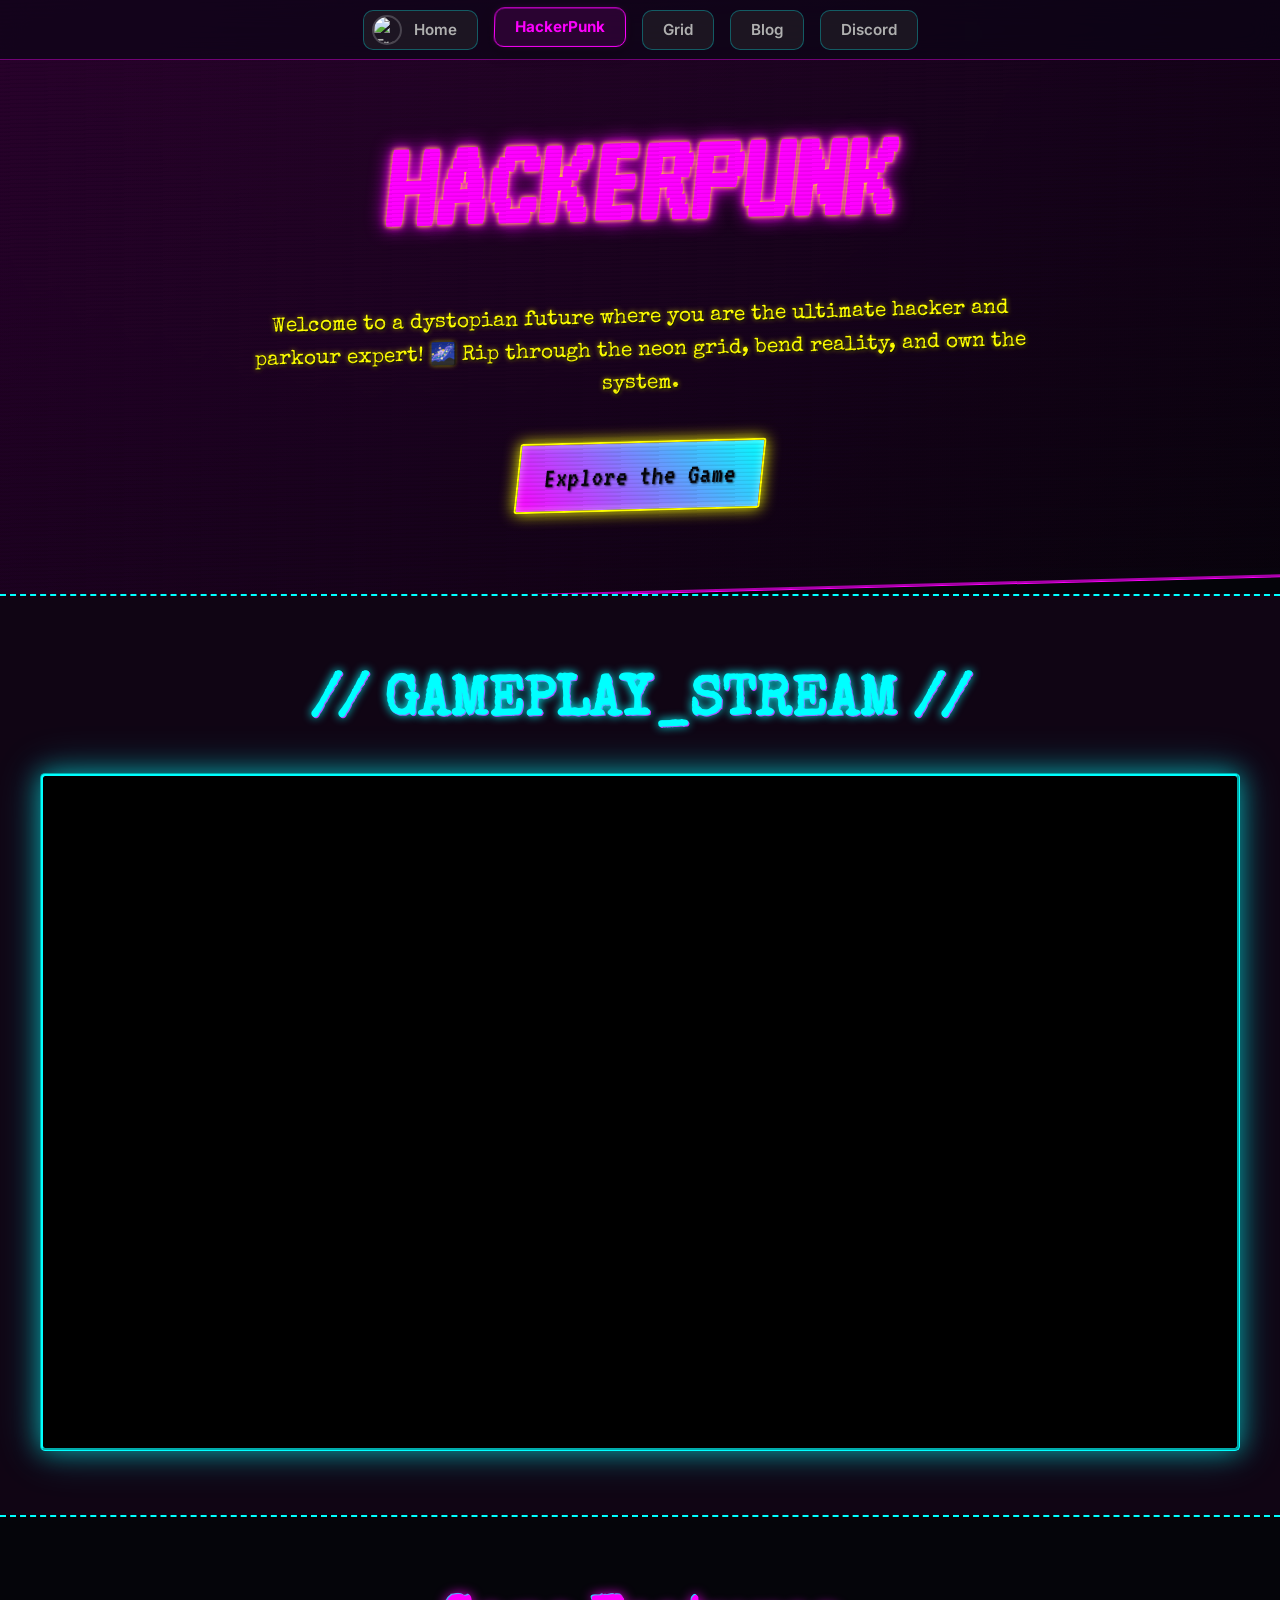
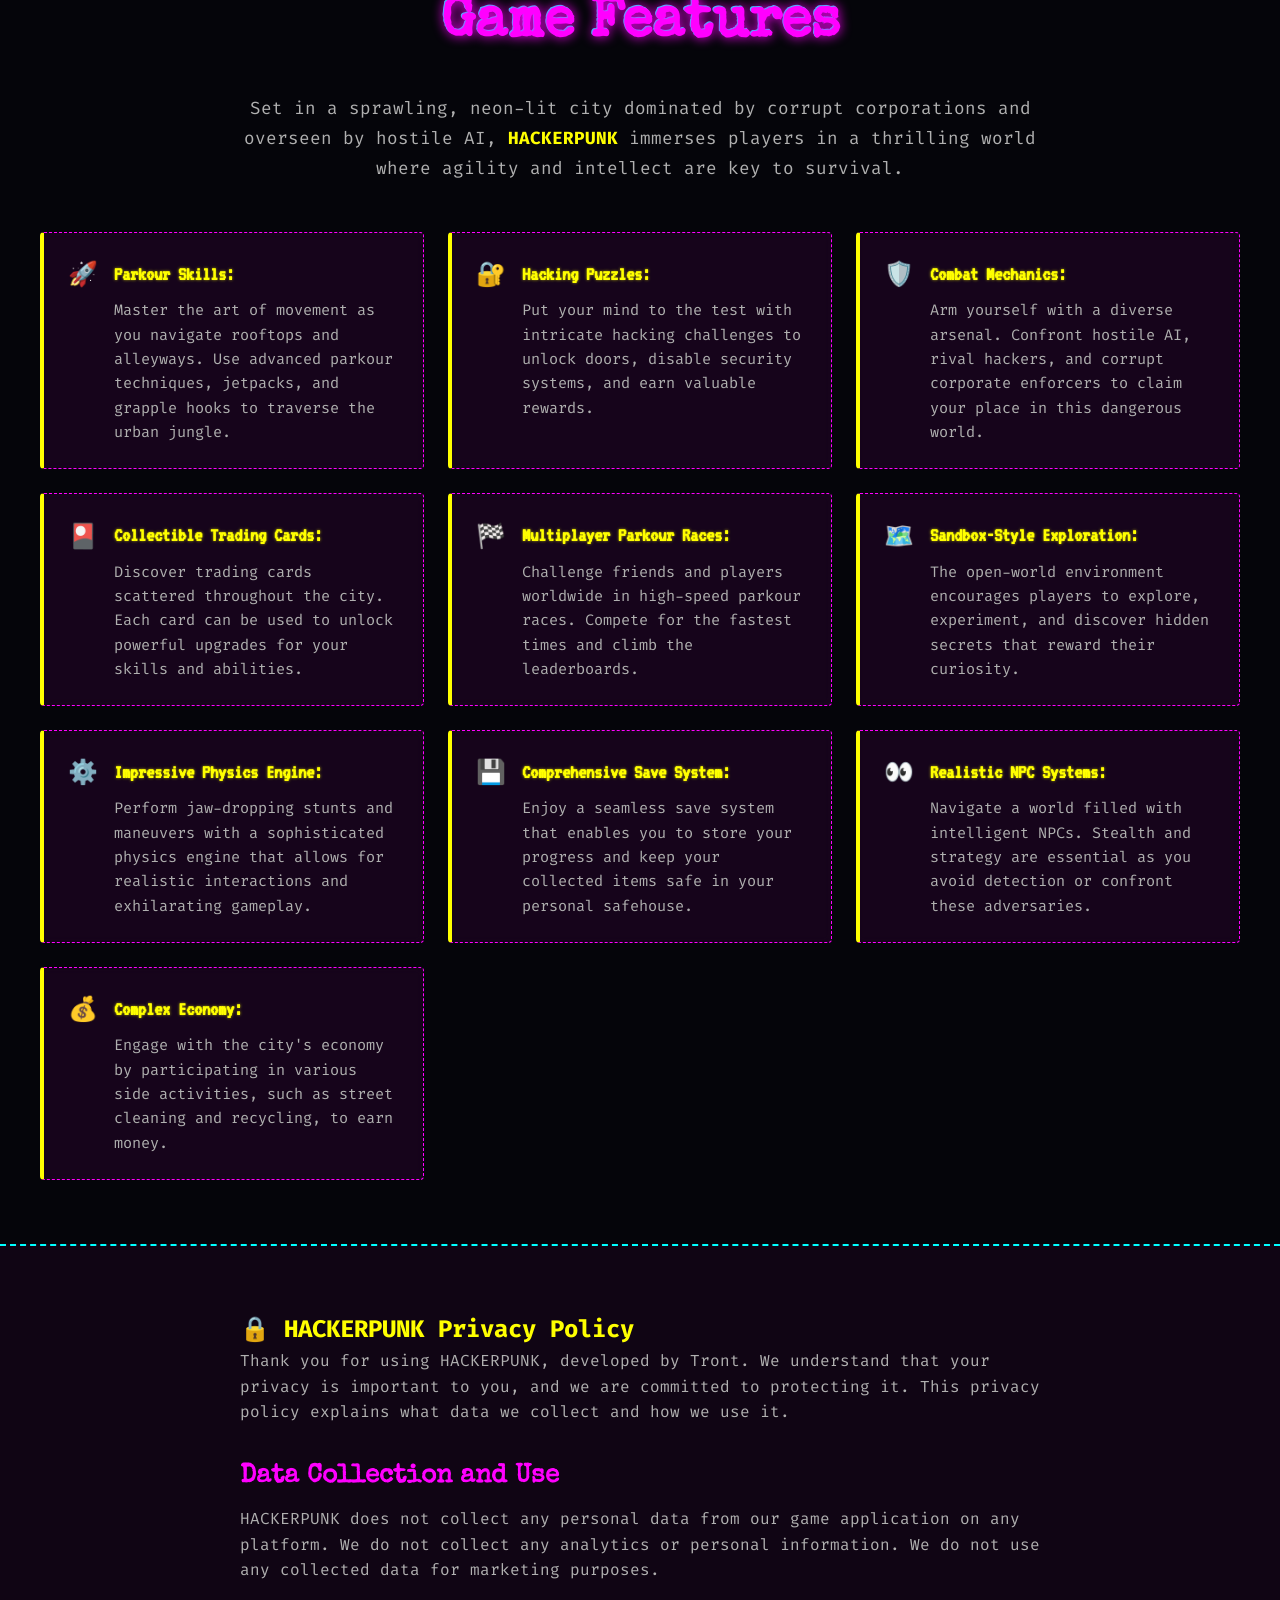
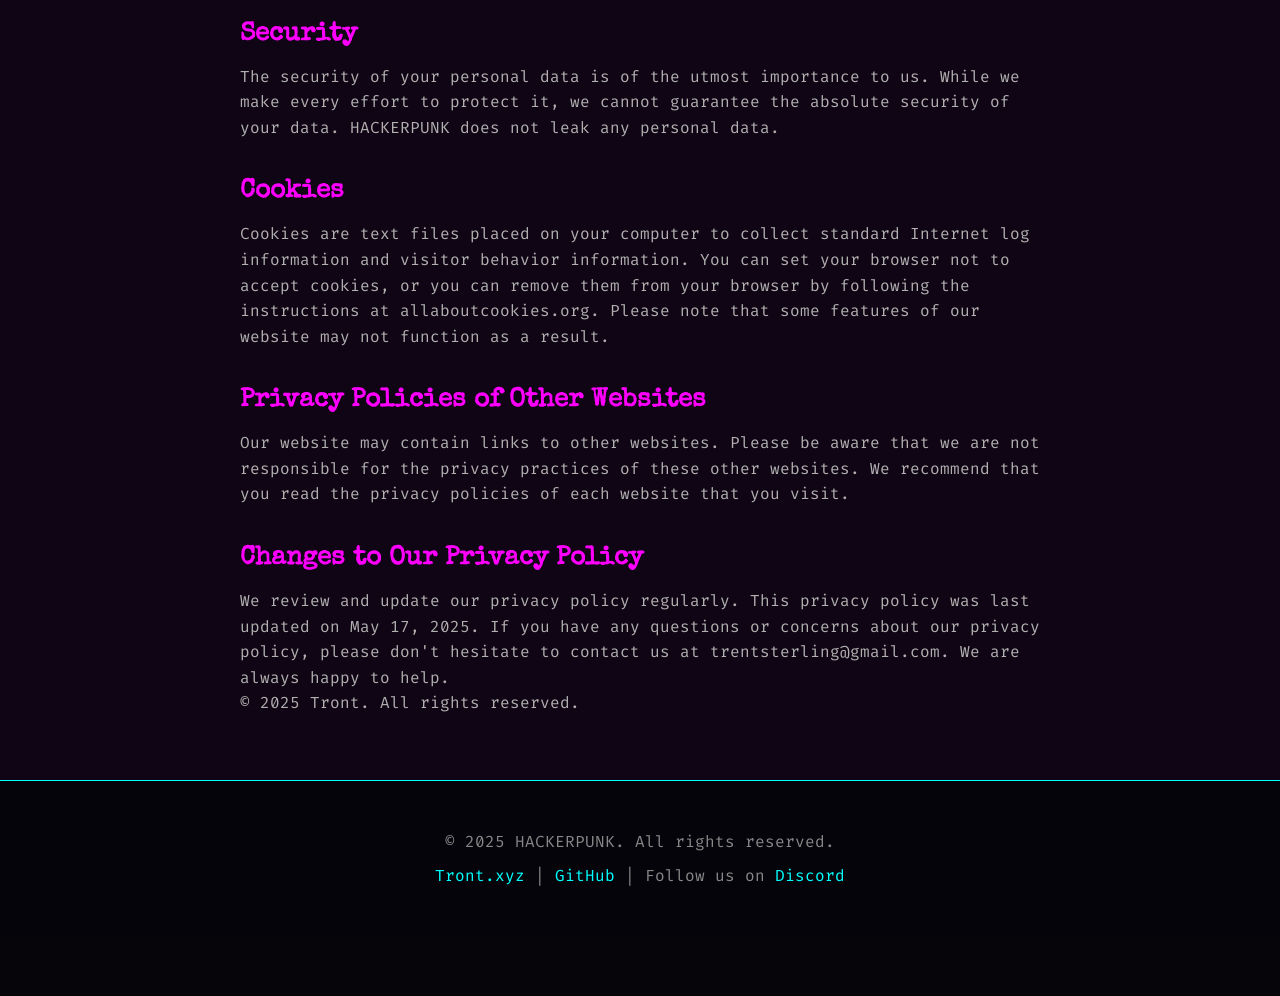
==== commit 08aca94f: "update site css and structure" ====
--- a/index.htm
+++ b/index.htm
@@ -4,395 +4,531 @@
 <head>
     <meta charset="UTF-8">
     <meta name="viewport" content="width=device-width, initial-scale=1.0">
-    <title>HACKERPUNK - 🚀 Dystopian Parkour Adventure Game</title>
-    <meta name="description" content="Join HACKERPUNK, a thrilling parkour and hacking adventure in a neon-lit dystopian city. Explore features like multiplayer races, hacking puzzles, and more!">
-    <meta name="keywords" content="HACKERPUNK, parkour game, hacking game, multiplayer racing, indie game, neon-lit city, cyberpunk, VR">
+    <title>HACKERPUNK - Dystopian Parkour & Hacking Adventure</title>
+    <meta name="description" content="Enter the neon-drenched, dystopian world of HACKERPUNK. A thrilling VR adventure featuring advanced parkour, complex hacking, and multiplayer mayhem.">
+    <meta name="keywords" content="HACKERPUNK, parkour game, hacking game, VR game, multiplayer racing, indie game, neon-lit city, cyberpunk, dystopian, Trent Sterling, Tront">
     <meta name="author" content="Trent Sterling">
+
+    <!-- Open Graph / Social Media -->
+    <meta property="og:title" content="HACKERPUNK - Dystopian Parkour & Hacking Adventure">
+    <meta property="og:description" content="Rip through the neon grid, bend reality, and own the system in this high-octane VR experience.">
+    <meta property="og:image" content="https://hackerpunk.s3.amazonaws.com/website/ss_city_1.png">
+    <meta property="og:url" content="https://punk.tront.xyz">
+    <meta name="twitter:card" content="summary_large_image">
+
+    <!-- Favicon -->
+    <link rel="icon" href="https://blog.tront.xyz/assets/img/tront.png" type="image/png">
+
+    <!-- Font Imports -->
     <link rel="preconnect" href="https://fonts.googleapis.com">
     <link rel="preconnect" href="https://fonts.gstatic.com" crossorigin>
-    <link href="https://fonts.googleapis.com/css2?family=VT323&family=Share+Tech+Mono&family=Special+Elite&display=swap" rel="stylesheet">
+    <link href="https://fonts.googleapis.com/css2?family=Fira+Code:wght@500;700&family=Inter:wght@400;500;700&family=VT323&family=Special+Elite&display=swap" rel="stylesheet">
+
     <style>
+        /* --- CSS VARIABLES & BASE STYLES --- */
         :root {
-            --color-bg: #05050a; 
-            --color-bg-secondary: #100514; 
-            --color-text: #00dd00; 
-            --color-primary-neon: #ff00ff; 
-            --color-secondary-neon: #00ffff; 
-            --color-accent-neon: #ffff00; 
-            --font-heading: 'VT323', monospace; 
-            --font-subheading: 'Special Elite', cursive; 
-            --font-body: 'Share Tech Mono', monospace; 
-        }
-
-        html {
-            font-size: 16px; 
-        }
-
-        * {
+            --color-bg: #05050a;
+            --color-bg-secondary: #100514;
+            --color-text: #00dd00;
+            --color-text-muted: #b0b0b0;
+            --color-primary-neon: #ff00ff;
+            --color-secondary-neon: #00ffff;
+            --color-accent-neon: #ffff00;
+            --font-display: 'VT323', monospace;
+            --font-heading: 'Special Elite', cursive;
+            --font-body: 'Fira Code', monospace;
+            --color-primary-neon-rgb: 255, 0, 255;
+            --color-secondary-neon-rgb: 0, 255, 255;
+            --color-accent-neon-rgb: 255, 255, 0;
+        }
+
+        *, *::before, *::after {
             margin: 0;
             padding: 0;
             box-sizing: border-box;
+        }
+
+        html {
+            scroll-behavior: smooth;
         }
 
         body {
             font-family: var(--font-body);
             background-color: var(--color-bg);
             color: var(--color-text);
-            line-height: 1.5; 
+            line-height: 1.6;
             overflow-x: hidden;
+            /* FOUC Prevention: Initially hidden */
+            opacity: 0;
+            visibility: hidden;
+            transition: opacity 0.6s ease-in-out;
+        }
+
+        /* FOUC Prevention: Reveal when fonts are loaded */
+        body.fonts-loaded {
+            opacity: 1;
+            visibility: visible;
+        }
+        
+        /* --- DYNAMIC AMBIANCE --- */
+        #particle-container {
+            position: fixed; top: 0; left: 0; width: 100%; height: 100%;
+            pointer-events: none; z-index: -2; overflow: hidden;
+        }
+
+        @keyframes fall {
+            from { transform: translateY(-20vh) rotate(-45deg); opacity: 0; }
+            10% { opacity: 0.3; }
+            90% { opacity: 0.15; }
+            to { transform: translateY(120vh) rotate(45deg); opacity: 0; }
+        }
+        
+        .particle {
+            position: absolute; font-family: var(--font-display);
+            color: var(--color-primary-neon);
+            opacity: 0;
+            animation: fall linear infinite;
+        }
+        
+        .particle:nth-child(1){left:5%;animation-duration:10s;animation-delay:-3s;font-size:2.2rem;color:var(--color-secondary-neon)}
+        .particle:nth-child(2){left:10%;animation-duration:7s;animation-delay:-1s;font-size:1.8rem}
+        .particle:nth-child(3){left:15%;animation-duration:14s;animation-delay:-5s;font-size:2.5rem;color:var(--color-accent-neon)}
+        .particle:nth-child(4){left:20%;animation-duration:9s;animation-delay:-12s;font-size:1.9rem}
+        .particle:nth-child(5){left:25%;animation-duration:17s;animation-delay:-2s;font-size:2.3rem;color:var(--color-secondary-neon)}
+        .particle:nth-child(6){left:30%;animation-duration:8s;animation-delay:-8s;font-size:1.8rem}
+        .particle:nth-child(7){left:35%;animation-duration:12s;animation-delay:-4s;font-size:2.6rem}
+        .particle:nth-child(8){left:40%;animation-duration:10s;animation-delay:-10s;font-size:2rem;color:var(--color-accent-neon)}
+        .particle:nth-child(9){left:45%;animation-duration:15s;animation-delay:0s;font-size:2.4rem}
+        .particle:nth-child(10){left:50%;animation-duration:8s;animation-delay:-9s;font-size:1.7rem;color:var(--color-secondary-neon)}
+        .particle:nth-child(11){left:55%;animation-duration:11s;animation-delay:-11s;font-size:2.1rem;color:var(--color-accent-neon)}
+        .particle:nth-child(12){left:60%;animation-duration:9s;animation-delay:-6s;font-size:1.9rem}
+        .particle:nth-child(13){left:65%;animation-duration:16s;animation-delay:-1s;font-size:2.7rem}
+        .particle:nth-child(14){left:70%;animation-duration:8s;animation-delay:-7s;font-size:1.8rem;color:var(--color-secondary-neon)}
+        .particle:nth-child(15){left:75%;animation-duration:13s;animation-delay:-3s;font-size:2.2rem}
+        .particle:nth-child(16){left:80%;animation-duration:10s;animation-delay:-9s;font-size:2rem;color:var(--color-accent-neon)}
+        .particle:nth-child(17){left:85%;animation-duration:15s;animation-delay:-5s;font-size:2.5rem}
+        .particle:nth-child(18){left:90%;animation-duration:7s;animation-delay:-13s;font-size:1.9rem}
+        .particle:nth-child(19){left:95%;animation-duration:12s;animation-delay:-2s;font-size:2.3rem;color:var(--color-secondary-neon)}
+        .particle:nth-child(20){left:2%;animation-duration:18s;animation-delay:-8s;font-size:2.8rem}
+
+        body::before {
+            content: '';
+            position: fixed; top: 0; left: 0; width: 100%; height: 100%;
             background-image:
-                repeating-linear-gradient(60deg, rgba(var(--color-primary-neon-rgb, 255,0,255),0.025) 0px, rgba(var(--color-primary-neon-rgb, 255,0,255),0.025) 1px, transparent 1px, transparent 12px),
-                repeating-linear-gradient(-60deg, rgba(var(--color-secondary-neon-rgb, 0,255,255),0.025) 0px, rgba(var(--color-secondary-neon-rgb, 0,255,255),0.025) 1px, transparent 1px, transparent 12px),
-                linear-gradient(to bottom, rgba(0,0,8,0.96), rgba(8,0,20,0.93), rgba(0,20,8,0.96));
-            animation: enhancedBgShift 45s linear infinite alternate, enhancedBgFlicker 0.25s infinite;
-        }
-
-        @keyframes enhancedBgShift {
-            0% { background-color: #0a0a10; filter: hue-rotate(-3deg) contrast(100%); }
-            25% { background-color: #1a0020; filter: hue-rotate(20deg) contrast(103%); }
-            50% { background-color: #001a05; filter: hue-rotate(-20deg) contrast(100%); }
-            75% { background-color: #1a1a00; filter: hue-rotate(35deg) contrast(108%); }
-            100% { background-color: #0a0a10; filter: hue-rotate(-3deg) contrast(100%); }
-        }
-        @keyframes enhancedBgFlicker { 
-            0%, 100% { opacity: 1; }
-            50% { opacity: 0.97; }
-        }
-
+                repeating-linear-gradient(var(--color-bg) 0, var(--color-bg) 28px, rgba(var(--color-secondary-neon-rgb), 0.5) 29px, var(--color-bg) 30px),
+                repeating-linear-gradient(90deg, var(--color-bg) 0, var(--color-bg) 28px, rgba(var(--color-primary-neon-rgb), 0.5) 29px, var(--color-bg) 30px);
+            opacity: 0.04;
+            z-index: -1;
+            animation: animated-grid 20s linear infinite;
+        }
+
+        @keyframes animated-grid { from { background-position: 0 0; } to { background-position: 60px 60px; } }
+
+        /* --- NAVBAR (HACKERPUNK THEME) --- */
+        @keyframes spin-once { from { transform: rotate(0deg); } to { transform: rotate(360deg); } }
+
+        #magic-navbar-container {
+            position: fixed; top: 0; left: 0; width: 100%; height: 60px; z-index: 9999;
+            display: flex; flex-direction: row-reverse; /* <-- THE CSS HACK */
+            justify-content: center; align-items: center;
+            gap: 1rem; background-color: rgba(10, 5, 20, 0.65);
+            backdrop-filter: blur(14px); -webkit-backdrop-filter: blur(14px);
+            border-bottom: 1px solid rgba(var(--color-primary-neon-rgb), 0.4);
+            padding: 0 1rem; perspective: 1000px;
+        }
+
+        .nav-link {
+            position: relative; display: flex; align-items: center;
+            height: 40px; padding: 0 1.25rem;
+            color: var(--color-text-muted); text-decoration: none;
+            font-size: 0.95rem; font-weight: 600; font-family: 'Inter', sans-serif;
+            border-radius: 10px; background-color: rgba(40, 40, 45, 0.5);
+            border: 1px solid rgba(var(--color-secondary-neon-rgb), 0.3);
+            will-change: transform, box-shadow; transform-style: preserve-3d;
+            transition: all 0.2s cubic-bezier(0.25, 0.8, 0.25, 1);
+            overflow: hidden;
+        }
+
+        .nav-link:hover {
+            color: #ffffff; background-color: rgba(var(--color-secondary-neon-rgb), 0.15);
+            border-color: rgba(var(--color-secondary-neon-rgb), 0.6);
+            transform: perspective(1000px) rotateX(8deg) translateY(-3px);
+            box-shadow: 0px 8px 25px rgba(0, 0, 0, 0.4), 0 0 18px -5px rgba(var(--color-secondary-neon-rgb), 0.7);
+        }
+        
+        .logo-image { height: 30px; width: 30px; border-radius: 50%; margin-right: 0.75rem; border: 2px solid rgba(255, 255, 255, 0.2); transition: transform .8s cubic-bezier(.16,1,.3,1); }
+        .nav-link.home-link { padding-left: 0.5rem; }
+        
+        .nav-link:hover ~ .home-link .logo-image,
+        .home-link:hover .logo-image { animation: spin-once 0.8s cubic-bezier(0.16, 1, 0.3, 1); }
+
+        .nav-link.active {
+            color: var(--color-primary-neon);
+            font-weight: bold;
+            background-color: rgba(var(--color-primary-neon-rgb), 0.1);
+            border-color: var(--color-primary-neon);
+            transform: perspective(1000px) rotateX(8deg) translateY(-3px);
+            box-shadow: 0px 5px 15px rgba(0, 0, 0, 0.3), 0 0 10px -5px rgba(var(--color-primary-neon-rgb), 0.6);
+        }
+
+        /* --- HEADER --- */
         header {
             text-align: center;
-            padding: 30px 10px 15px 10px; /* Significantly reduced top/bottom padding */
-            background: linear-gradient(145deg, rgba(255, 0, 153, 0.3), rgba(20, 5, 30, 0.55)),
-                        radial-gradient(ellipse at top center, rgba(10, 2, 15, 0.85) 0%, rgba(5, 1, 8, 1) 75%);
-            box-shadow: 0 0 30px rgba(var(--color-primary-neon-rgb, 255,0,255), 0.5), 
-                        0 0 18px rgba(var(--color-secondary-neon-rgb, 0,255,255), 0.4),
-                        inset 0 -5px 15px rgba(0,0,0,0.3); 
-            border-bottom: 3px groove var(--color-primary-neon); 
-            position: relative;
-            overflow: hidden;
-            transform: skewY(-0.5deg); /* Reduced skew */
-            margin-bottom: 0; /* Remove bottom margin from header */
-        }
-        
-        header::before { 
+            padding: 140px 20px 80px;
+            background: linear-gradient(145deg, rgba(var(--color-primary-neon-rgb), 0.15), rgba(16, 5, 20, 0.4)),
+                        radial-gradient(ellipse at top center, rgba(10, 2, 15, 0.6), rgba(5, 1, 8, 0.7) 85%);
+            border-bottom: 3px groove var(--color-primary-neon);
+            position: relative; overflow: hidden;
+            transform: skewY(-1.5deg); margin-top: -60px;
+            z-index: 1;
+        }
+
+        header::after {
             content: ""; position: absolute; top: 0; left: 0; width: 100%; height: 100%;
-            background-image: repeating-linear-gradient( transparent, transparent 1px, rgba(0,0,0,0.1) 2px, rgba(0,0,0,0.1) 3px );
-            animation: scanlines 15s linear infinite alternate; 
-            pointer-events: none; z-index: 1; opacity: 0.7;
-        }
-
-        @keyframes scanlines {
-            0% { background-position: 0 0; opacity: 0.7; }
-            50% { background-position: 0 50px; opacity: 0.5; }
-            100% { background-position: 0 100px; opacity: 0.7; }
-        }
+            background-image: repeating-linear-gradient(transparent, transparent 2px, rgba(0,0,0,0.15) 3px, rgba(0,0,0,0.15) 4px);
+            animation: scanlines 20s linear infinite alternate;
+            opacity: 0.5; pointer-events: none; z-index: 1;
+        }
+        @keyframes scanlines { from { background-position: 0 0; } to { background-position: 0 100px; } }
 
         header h1 {
+            font-family: var(--font-display);
+            font-size: clamp(4rem, 15vw, 8rem);
+            color: var(--color-primary-neon);
+            text-shadow: 0 0 4px var(--color-accent-neon), 0 0 10px var(--color-primary-neon), 0 0 20px var(--color-primary-neon);
+            animation: text-flicker 4s infinite alternate;
+            margin-bottom: 1rem;
+            transform: skewX(-6deg);
+        }
+        
+        @keyframes text-flicker {
+            0%, 100% { text-shadow: 0 0 4px var(--color-accent-neon), 0 0 10px var(--color-primary-neon), 0 0 20px var(--color-primary-neon); opacity: 1; }
+            50% { text-shadow: 0 0 4px var(--color-accent-neon), 0 0 8px var(--color-primary-neon); opacity: 0.9; }
+        }
+        
+        header p {
             font-family: var(--font-heading);
-            font-size: 7vw; 
-            max-font-size: 5.5rem; 
-            min-font-size: 2.8rem; 
-            letter-spacing: 1px; 
-            color: var(--color-primary-neon);
-            text-shadow: 
-                0 0 5px var(--color-primary-neon), 0 0 10px var(--color-primary-neon), 0 0 20px var(--color-primary-neon),
-                0 0 35px var(--color-accent-neon), 
-                0 0 60px #ff007f,  0 0 80px #ff007f;
-            animation: textFlickerIntense 2.5s infinite alternate, glitchTitleHarder 4s infinite steps(3, end) alternate;
-            position: relative; z-index: 2; margin-bottom: 5px; 
-            transform: skewX(-4deg); /* Slightly reduced skew */
-        }
-        
-        @keyframes textFlickerIntense { 
-            0%, 15%, 20%, 28%, 50%, 58%, 100% {
-                text-shadow: 0 0 5px var(--color-primary-neon), 0 0 12px var(--color-primary-neon), 0 0 22px #ff007f, 0 0 40px var(--color-accent-neon), 0 0 75px #ff007f;
-                opacity: 1; filter: brightness(1.1);
-            }
-            18%, 25%, 55% { text-shadow: 0 0 2px var(--color-primary-neon); opacity: 0.7; filter: brightness(0.9); }
-        }
-
-        @keyframes glitchTitleHarder { 
-            0% { transform: skewX(-4deg) translateX(0); } 
-            10% { text-shadow: 2px 2px var(--color-secondary-neon), -2px -2px var(--color-accent-neon); transform: skewX(-7deg) translateX(-4px) translateY(1px); }
-            20% { transform: skewX(-1deg) translateX(2px) translateY(-1px); } 
-            100% { transform: skewX(-4deg) translateX(0); }
-        }
-
-        header p {
-            font-family: var(--font-subheading); 
-            font-size: 1.1rem; /* Slightly smaller */
-            margin: 8px auto; /* Reduced margin */
-            max-width: 600px;
-            color: var(--color-accent-neon); 
-            text-shadow: 1px 1px 0px var(--color-bg), 0 0 5px rgba(var(--color-accent-neon-rgb), 0.5);
-            z-index: 2; position: relative;
+            font-size: clamp(1.1rem, 3vw, 1.3rem);
+            max-width: 60ch; margin: 0 auto 2.5rem auto;
+            color: var(--color-accent-neon);
+            text-shadow: 1px 1px 2px var(--color-bg), 0 0 5px rgba(var(--color-accent-neon-rgb), 0.7);
         }
 
         .cta-button {
             display: inline-block;
-            padding: 10px 25px; 
+            padding: 10px 25px;
+            font-family: var(--font-display);
+            font-size: clamp(1.5rem, 4vw, 1.8rem);
+            color: var(--color-bg); background: linear-gradient(45deg, var(--color-primary-neon), var(--color-secondary-neon));
+            border: 2px solid var(--color-accent-neon); border-radius: 3px;
+            text-decoration: none; text-shadow: 1px 1px 2px rgba(0,0,0,0.7);
+            box-shadow: 0 0 15px var(--color-accent-neon), inset 0 0 8px rgba(255,255,255,0.5);
+            transform: skewX(-6deg); transition: all 0.2s ease-in-out;
+        }
+
+        .cta-button:hover, .cta-button:focus {
+            transform: scale(1.05) skewX(-6deg);
+            box-shadow: 0 0 25px var(--color-accent-neon), 0 0 40px var(--color-primary-neon), inset 0 0 10px rgba(0,0,0,0.3);
+            color: #000;
+        }
+        
+        /* --- GENERIC SECTION STYLES --- */
+        .content-section {
+            padding: 4rem 1rem;
+            border-top: 2px dashed var(--color-secondary-neon);
+            position: relative;
+            z-index: 1;
+        }
+        
+        .content-section > h2 {
             font-family: var(--font-heading);
-            font-size: 1.5rem; /* Slightly smaller */
-            color: var(--color-bg);
-            background: linear-gradient(45deg, var(--color-primary-neon), var(--color-secondary-neon)); 
-            border: 2px solid var(--color-accent-neon); 
-            border-radius: 3px; 
-            text-decoration: none;
-            transition: all 0.2s ease-in-out;
-            text-shadow: 1px 1px 2px rgba(0,0,0,0.6);
-            box-shadow: 0 0 10px var(--color-accent-neon), inset 0 0 5px rgba(255,255,255,0.4);
-            margin-top: 8px; /* Reduced margin */
-            z-index: 2; position: relative;
-            transform: perspective(300px) rotateX(8deg); /* Reduced 3D effect */
-        }
-
-        .cta-button:hover, .cta-button:focus { 
-            background: linear-gradient(45deg, var(--color-secondary-neon), var(--color-primary-neon));
-            color: #000; border-color: #fff;
-            transform: perspective(300px) rotateX(3deg) scale(1.07) skewX(-2deg); /* Adjusted hover */
-            box-shadow: 0 0 20px var(--color-accent-neon), 0 0 35px var(--color-primary-neon), inset 0 0 8px rgba(0,0,0,0.2);
-        }
-
-        .video-showcase-section {
-            padding: 20px 10px; 
+            font-size: clamp(2.5rem, 6vw, 3.5rem);
+            text-align: center;
+            margin-bottom: 1.5rem;
+            word-wrap: break-word; /* Helps with long text like gameplay stream */
+        }
+        
+        .section-description {
+            margin: 0 auto 3rem auto; font-size: 1.1rem;
+            line-height: 1.7; max-width: 75ch;
+            color: var(--color-text-muted); text-align: center;
+        }
+        .section-description strong {
+            color: var(--color-accent-neon); font-weight: bold;
+        }
+
+        /* --- VIDEO SHOWCASE --- */
+        .video-showcase {
             background-color: var(--color-bg-secondary);
-            border-top: 2px dashed var(--color-secondary-neon); 
-            border-bottom: 2px dashed var(--color-secondary-neon);
-            text-align: center;
-            margin: 0; /* Remove top/bottom margin to bring closer to header/features */
-        }
-
-        .video-showcase-section h2 {
-            font-family: var(--font-subheading); 
-            font-size: 2rem; /* Slightly smaller */
+        }
+        .video-showcase h2 {
             color: var(--color-secondary-neon);
-            text-shadow: 1px 1px var(--color-primary-neon), -1px -1px var(--color-bg), 0 0 8px var(--color-secondary-neon); 
-            margin-bottom: 12px; /* Reduced margin */
-            transform: skewX(-2deg); 
-        }
-        
-        .video-showcase-section iframe {
-            display: block; 
-            margin: 0 auto; 
-            max-width: 100%; 
-            border: 3px groove var(--color-secondary-neon); 
-            box-shadow: 0 0 15px var(--color-secondary-neon), 0 0 25px rgba(var(--color-secondary-neon-rgb, 0,255,255), 0.5), inset 0 0 8px rgba(0,0,0,0.4);
-            border-radius: 3px;
-            transform: rotate(-0.3deg); /* Reduced rotation */
-        }
-
-        section#features {
-            padding: 25px 10px; /* Reduced padding */
-            background-color: var(--color-bg-secondary); 
-            text-align: center;
-            border-bottom: 3px groove var(--color-primary-neon); 
-            margin-top: 0; /* Remove top margin */
-        }
-
-        section#features h2 { 
-            font-family: var(--font-subheading); 
-            margin-bottom: 15px; /* Reduced margin */
-            font-size: 2.6rem; /* Slightly smaller */
-            color: var(--color-primary-neon);
-            text-shadow: 1px 1px var(--color-secondary-neon), -1px -1px var(--color-bg), 0 0 10px var(--color-primary-neon);
-            transform: skewX(-2deg);
-        }
-
-        .description {
-            margin: 12px auto; /* Reduced margin */
-            font-size: 1rem; 
-            line-height: 1.6;
-            max-width: 700px; 
-            color: #b0b0b0;
-            text-shadow: 1px 1px 1px rgba(0,0,0,0.5);
-        }
-        .description strong {
+            text-shadow: 0 0 10px var(--color-secondary-neon), 1px 1px 0 var(--color-primary-neon);
+        }
+        .video-container {
+            max-width: 1200px; margin: 0 auto;
+            border: 3px groove var(--color-secondary-neon);
+            box-shadow: 0 0 25px rgba(var(--color-secondary-neon-rgb), 0.5), 0 0 45px rgba(var(--color-secondary-neon-rgb), 0.3);
+            border-radius: 5px; background-color: #000;
+        }
+        .video-container iframe {
+            display: block; width: 100%; aspect-ratio: 16 / 9; border: none;
+        }
+        
+        /* --- FEATURES SECTION --- */
+        #features {
+            background: transparent;
+        }
+        #features h2 {
+             color: var(--color-primary-neon);
+             text-shadow: 0 0 12px var(--color-primary-neon), -1px -1px 0 var(--color-secondary-neon);
+        }
+        .feature-list {
+            list-style: none; max-width: 1200px;
+            margin: 0 auto; display: grid; gap: 1.5rem;
+            grid-template-columns: repeat(auto-fit, minmax(300px, 1fr));
+        }
+        .feature-card {
+            background-color: rgba(var(--color-primary-neon-rgb), 0.07);
+            backdrop-filter: blur(5px);
+            border: 1px dashed var(--color-primary-neon);
+            border-left: 4px solid var(--color-accent-neon);
+            border-radius: 4px; padding: 1.5rem;
+            transition: transform 0.2s ease, box-shadow 0.2s ease, background-color 0.2s;
+            display: flex; align-items: flex-start; gap: 1rem;
+        }
+        .feature-card:hover {
+            transform: translateY(-5px);
+            background-color: rgba(var(--color-secondary-neon-rgb), 0.08);
+            border-color: var(--color-secondary-neon);
+            box-shadow: 0 0 15px rgba(var(--color-secondary-neon-rgb), 0.4);
+        }
+        .feature-emoji { font-size: 1.5rem; line-height: 1.2; margin-top: 0.2rem; }
+        .feature-text strong {
+            font-family: var(--font-display); font-size: 1.3rem;
             color: var(--color-accent-neon);
-            font-weight: normal; 
-            text-shadow: 0 0 5px var(--color-accent-neon);
-        }
-
-        .feature-list {
-            list-style-type: none;
-            padding: 0;
-            max-width: 750px; 
-            margin: 15px auto 0 auto; /* Reduced margin */
-        }
-
-        .feature-list li {
-            margin: 18px 0; /* Reduced margin */
-            padding: 10px; /* Reduced padding */
-            font-size: 1.05rem; /* Slightly smaller */
-            background-color: rgba(var(--color-primary-neon-rgb, 255,0,255), 0.03);
-            border: 1px dashed var(--color-primary-neon);
-            border-radius: 3px;
-            transition: transform 0.2s ease-out, box-shadow 0.2s ease-out, background-color 0.2s;
-            box-shadow: 0 0 3px rgba(var(--color-primary-neon-rgb, 255,0,255), 0.1);
-            position: relative;
-            color: #00bb00; 
-        }
-        
-        .feature-list li::before { 
-            content: "EXECUTE::"; 
-            position: absolute; left: -15px; top: 50%; transform: translateY(-50%) rotate(-90deg); 
-            font-size: 0.6em; color: var(--color-secondary-neon); opacity: 0;
-            transition: opacity 0.3s, left 0.3s; pointer-events: none;
-            font-family: var(--font-heading);
-        }
-
-        .feature-list li:hover { 
-            transform: scale(1.02) rotate(0.3deg); 
-            background-color: rgba(var(--color-secondary-neon-rgb, 0,255,255), 0.06);
-            border-color: var(--color-secondary-neon);
-            box-shadow: 0 0 10px rgba(var(--color-secondary-neon-rgb, 0,255,255), 0.3), 0 0 18px rgba(var(--color-secondary-neon-rgb, 0,255,255), 0.2);
-            color: var(--color-text);
-        }
-        .feature-list li:hover::before { opacity: 0.8; left: -18px; } /* Adjusted left position */
-
-        .feature-list li strong {
-            color: var(--color-accent-neon);
-            font-family: var(--font-heading); 
-            font-size: 1.05em; 
-            text-shadow: 0 0 3px var(--color-accent-neon);
-        }
+            text-shadow: 0 0 3px rgba(var(--color-accent-neon-rgb), 0.6);
+            display: block; margin-bottom: 0.5rem;
+        }
+        .feature-text p { font-size: 0.95rem; color: var(--color-text-muted); }
+
+        /* --- PRIVACY & FOOTER --- */
+        .privacy-policy { background: var(--color-bg-secondary); }
+        .privacy-policy .container { max-width: 800px; margin: 0 auto; }
+        .privacy-policy h2 { color: var(--color-accent-neon); }
+        .privacy-policy h3 {
+            font-family: var(--font-heading); font-size: 1.6rem;
+            color: var(--color-primary-neon); margin: 2rem 0 0.5rem 0;
+        }
+        .privacy-policy p, .privacy-policy a { font-size: 1rem; color: var(--color-text-muted); }
+        .privacy-policy a { color: var(--color-secondary-neon); text-decoration: underline; }
+        .privacy-policy a:hover { color: var(--color-primary-neon); }
 
         footer {
             text-align: center;
-            padding: 15px 10px; /* Reduced padding */
-            background: var(--color-bg);
-            border-top: 2px solid var(--color-secondary-neon);
-            margin-top: 15px; /* Reduced margin */
-        }
-
-        footer p {
-            margin: 4px 0; 
-            font-size: 0.8rem; /* Slightly smaller */
-            color: #888;
-        }
-
-        footer a {
-            color: var(--color-secondary-neon);
-            text-decoration: none;
-            transition: color 0.2s, text-shadow 0.2s;
-            text-shadow: 0 0 2px var(--color-secondary-neon);
-        }
-
-        footer a:hover {
-            color: var(--color-primary-neon);
-            text-shadow: 0 0 4px var(--color-primary-neon);
-        }
-
-        .privacy-policy {
-            background: var(--color-bg-secondary);
-            padding: 20px 10px; /* Reduced padding */
-            margin-top: 0; 
-            border-top: 1px dashed var(--color-primary-neon);
-            text-align: left;
-            max-width: 700px; 
-            margin-left: auto;
-            margin-right: auto;
-        }
-        .privacy-policy h2 {
-            font-family: var(--font-subheading);
-            font-size: 1.8rem; /* Slightly smaller */
-            color: var(--color-accent-neon);
-            text-shadow: 1px 1px var(--color-primary-neon), -1px -1px var(--color-bg);
-            margin-bottom: 12px; /* Reduced margin */
-            text-align: center;
-            transform: skewX(-1deg); /* Reduced skew */
-        }
-        .privacy-policy h3 {
-            font-family: var(--font-subheading);
-            font-size: 1.1rem; /* Slightly smaller */
-            color: var(--color-primary-neon);
-            margin-top: 10px; /* Reduced margin */
-            margin-bottom: 5px; /* Reduced margin */
-            text-shadow: 1px 1px var(--color-bg);
-        }
-         .privacy-policy p {
-            font-size: 0.85rem; /* Slightly smaller */
-            color: #909090;
-            margin-bottom: 0.6rem; /* Reduced margin */
-            line-height: 1.5;
-         }
-         .privacy-policy a {
-            color: var(--color-secondary-neon);
-         }
-         .privacy-policy a:hover {
-            color: var(--color-primary-neon);
-         }
-
-         body { 
-            --color-primary-neon-rgb: 255,0,255;
-            --color-secondary-neon-rgb: 0,255,255;
-            --color-accent-neon-rgb: 204,255,0; 
-         }
+            padding: 2.5rem 1rem;
+            border-top: 1px solid var(--color-secondary-neon);
+            background: rgba(5, 5, 10, 0.5);
+            position: relative;
+            z-index: 1;
+        }
+        footer p { margin: 0.5rem 0; font-size: 1rem; color: #888; }
+        footer a { color: var(--color-secondary-neon); text-decoration: none; transition: color 0.2s; }
+        footer a:hover { color: var(--color-primary-neon); text-decoration: underline; }
+
+        /* --- RESPONSIVE ADJUSTMENTS --- */
+        @media (max-width: 768px) {
+            .content-section { padding: 3rem 1rem; }
+            .nav-link { padding: 0 1rem; }
+            #magic-navbar-container { gap: 0.5rem; }
+        }
+
+        @media (max-width: 480px) {
+            .nav-link span { display: none; } /* Hides text on mobile */
+            .nav-link.home-link span { display: inline; } /* Keep "Home" text */
+            .logo-image { margin-right: 0; }
+            .nav-link.home-link { padding-left: 0.5rem; padding-right: 0.75rem; }
+            
+            .feature-list {
+                grid-template-columns: 1fr;
+            }
+
+            .feature-card {
+                padding: 1.2rem;
+            }
+
+            header p {
+                max-width: 90%;
+            }
+        }
 
     </style>
 </head>
 <body>
+
+    <div id="particle-container">
+        <div class="particle">SYS</div><div class="particle">_</div><div class="particle">0_o</div><div class="particle">1</div><div class="particle">x_x</div>
+        <div class="particle">RUN</div><div class="particle">#</div><div class="particle">></div><div class="particle">!</div><div class="particle">..</div>
+        <div class="particle">ERR</div><div class="particle">HCK</div><div class="particle">0_0</div><div class="particle">/</div><div class="particle">^^</div>
+        <div class="particle">SYS</div><div class="particle">()</div><div class="particle">???</div><div class="particle">|</div><div class="particle">//</div>
+    </div>
+
+    <nav id="magic-navbar-container">
+        <!-- Elements are in REVERSE order for the CSS hover hack -->
+        <a href="https://tront.xyz/discord/" class="nav-link" target="_blank"><span>Discord</span></a>
+        <a href="https://blog.tront.xyz/" class="nav-link" target="_blank"><span>Blog</span></a>
+        <a href="https://tront.xyz/grid/" class="nav-link" target="_blank"><span>Grid</span></a>
+        <a href="#" class="nav-link active"><span>HackerPunk</span></a>
+        <a href="https://tront.xyz/" class="nav-link home-link" target="_blank">
+            <img src="https://blog.tront.xyz/assets/img/tront.png" alt="Tront Logo" class="logo-image">
+            <span>Home</span>
+        </a>
+    </nav>
+
     <header>
         <h1>HACKERPUNK</h1>
         <p>Welcome to a dystopian future where you are the ultimate hacker and parkour expert! 🌌 Rip through the neon grid, bend reality, and own the system.</p>
-        <a href="#features" class="cta-button">🚀 Explore the Game</a>
+        <a href="#features" class="cta-button">Explore the Game</a>
     </header>
 
-    <section class="video-showcase-section">
-        <h2>// GAMEPLAY_STREAM //</h2>
-        <iframe 
-            width="854" height="480" 
-            src="https://www.youtube.com/embed/k1BcMzdztUM" 
-            title="HACKERPUNK Gameplay Showcase" 
-            frameborder="0" 
-            allow="accelerometer; autoplay; clipboard-write; encrypted-media; gyroscope; picture-in-picture; web-share" 
-            allowfullscreen>
-        </iframe>
-    </section>
-
-    <section id="features">
-        <h2>🌟 Game Features</h2>
-        <div class="description">
-            <p>Set in a sprawling, neon-lit city dominated by corrupt corporations and overseen by hostile AI, <strong>HACKERPUNK</strong> immerses players in a thrilling world where agility and intellect are key to survival.</p>
-        </div>
-        <ul class="feature-list">
-            <li>🚀 <strong>Parkour Skills:</strong> Master the art of movement as you navigate rooftops and alleyways with incredible agility. Use advanced parkour techniques, jetpacks, and grapple hooks to traverse the urban jungle and reach otherwise inaccessible areas.</li>
-            <li>🔐 <strong>Hacking Puzzles:</strong> Put your mind to the test with intricate hacking challenges. Solve these puzzles to unlock doors, disable security systems, and earn valuable rewards that enhance your capabilities in the game.</li>
-            <li>🛡️ <strong>Combat Mechanics:</strong> Arm yourself with a diverse arsenal of weapons. Whether you choose stealth or brute force, you'll need to confront hostile AI, rival hackers, and corrupt corporate enforcers to claim your place in this dangerous world.</li>
-            <li>🎴 <strong>Collectible Trading Cards:</strong> Discover trading cards scattered throughout the city. Each card represents a unique personality and can be used to unlock powerful upgrades for your skills and abilities.</li>
-            <li>🏁 <strong>Multiplayer Parkour Races:</strong> Challenge friends and players worldwide in high-speed parkour races. Compete for the fastest times and climb the leaderboards to establish your reputation as the ultimate parkour master.</li>
-            <li>🗺️ <strong>Sandbox-Style Exploration:</strong> Experience freedom like never before! The open-world environment encourages players to explore, experiment, and discover hidden secrets that reward their curiosity.</li>
-            <li>⚙️ <strong>Impressive Physics Engine:</strong> Perform jaw-dropping stunts and maneuvers with a sophisticated physics engine that allows for realistic interactions and exhilarating gameplay.</li>
-            <li>💾 <strong>Comprehensive Save System:</strong> Enjoy a seamless save system that enables you to store your progress and keep your collected items safe in your personal safehouse.</li>
-            <li>👀 <strong>Realistic NPC Systems:</strong> Navigate a world filled with intelligent NPCs equipped with line of sight and audio detection systems. Stealth and strategy are essential as you avoid detection or confront these adversaries.</li>
-            <li>💰 <strong>Complex Economy:</strong> Engage with the city's economy by participating in various side activities, such as street cleaning and recycling, to earn money and invest in your growth.</li>
-        </ul>
-    </section>
+    <main>
+        <section class="content-section video-showcase">
+            <h2>// GAMEPLAY_STREAM //</h2>
+            <div class="video-container">
+                <iframe
+                    src="https://www.youtube.com/embed/k1BcMzdztUM"
+                    title="HACKERPUNK Gameplay Showcase"
+                    frameborder="0"
+                    allow="accelerometer; autoplay; clipboard-write; encrypted-media; gyroscope; picture-in-picture; web-share"
+                    allowfullscreen>
+                </iframe>
+            </div>
+        </section>
+
+        <section id="features" class="content-section">
+            <h2>Game Features</h2>
+            <p class="section-description">Set in a sprawling, neon-lit city dominated by corrupt corporations and overseen by hostile AI, <strong>HACKERPUNK</strong> immerses players in a thrilling world where agility and intellect are key to survival.</p>
+            <ul class="feature-list">
+                <li class="feature-card">
+                    <span class="feature-emoji">🚀</span>
+                    <div class="feature-text">
+                        <strong>Parkour Skills:</strong>
+                        <p>Master the art of movement as you navigate rooftops and alleyways. Use advanced parkour techniques, jetpacks, and grapple hooks to traverse the urban jungle.</p>
+                    </div>
+                </li>
+                <li class="feature-card">
+                    <span class="feature-emoji">🔐</span>
+                    <div class="feature-text">
+                        <strong>Hacking Puzzles:</strong>
+                        <p>Put your mind to the test with intricate hacking challenges to unlock doors, disable security systems, and earn valuable rewards.</p>
+                    </div>
+                </li>
+                <li class="feature-card">
+                    <span class="feature-emoji">🛡️</span>
+                    <div class="feature-text">
+                        <strong>Combat Mechanics:</strong>
+                        <p>Arm yourself with a diverse arsenal. Confront hostile AI, rival hackers, and corrupt corporate enforcers to claim your place in this dangerous world.</p>
+                    </div>
+                </li>
+                <li class="feature-card">
+                    <span class="feature-emoji">🎴</span>
+                    <div class="feature-text">
+                        <strong>Collectible Trading Cards:</strong>
+                        <p>Discover trading cards scattered throughout the city. Each card can be used to unlock powerful upgrades for your skills and abilities.</p>
+                    </div>
+                </li>
+                <li class="feature-card">
+                    <span class="feature-emoji">🏁</span>
+                    <div class="feature-text">
+                        <strong>Multiplayer Parkour Races:</strong>
+                        <p>Challenge friends and players worldwide in high-speed parkour races. Compete for the fastest times and climb the leaderboards.</p>
+                    </div>
+                </li>
+                <li class="feature-card">
+                    <span class="feature-emoji">🗺️</span>
+                    <div class="feature-text">
+                        <strong>Sandbox-Style Exploration:</strong>
+                        <p>The open-world environment encourages players to explore, experiment, and discover hidden secrets that reward their curiosity.</p>
+                    </div>
+                </li>
+                <li class="feature-card">
+                    <span class="feature-emoji">⚙️</span>
+                    <div class="feature-text">
+                        <strong>Impressive Physics Engine:</strong>
+                        <p>Perform jaw-dropping stunts and maneuvers with a sophisticated physics engine that allows for realistic interactions and exhilarating gameplay.</p>
+                    </div>
+                </li>
+                <li class="feature-card">
+                    <span class="feature-emoji">💾</span>
+                    <div class="feature-text">
+                        <strong>Comprehensive Save System:</strong>
+                        <p>Enjoy a seamless save system that enables you to store your progress and keep your collected items safe in your personal safehouse.</p>
+                    </div>
+                </li>
+                <li class="feature-card">
+                    <span class="feature-emoji">👀</span>
+                    <div class="feature-text">
+                        <strong>Realistic NPC Systems:</strong>
+                        <p>Navigate a world filled with intelligent NPCs. Stealth and strategy are essential as you avoid detection or confront these adversaries.</p>
+                    </div>
+                </li>
+                <li class="feature-card">
+                    <span class="feature-emoji">💰</span>
+                    <div class="feature-text">
+                        <strong>Complex Economy:</strong>
+                        <p>Engage with the city's economy by participating in various side activities, such as street cleaning and recycling, to earn money.</p>
+                    </div>
+                </li>
+            </ul>
+        </section>
+
+        <section class="content-section privacy-policy">
+            <div class="container">
+                <h2>🔒 HACKERPUNK Privacy Policy</h2>
+                <p>Thank you for using HACKERPUNK, developed by Tront. We understand that your privacy is important to you, and we are committed to protecting it. This privacy policy explains what data we collect and how we use it.</p>
+                
+                <h3>Data Collection and Use</h3>
+                <p>HACKERPUNK does not collect any personal data from our game application on any platform. We do not collect any analytics or personal information. We do not use any collected data for marketing purposes.</p>
+                
+                <h3>Security</h3>
+                <p>The security of your personal data is of the utmost importance to us. While we make every effort to protect it, we cannot guarantee the absolute security of your data. HACKERPUNK does not leak any personal data.</p>
+                
+                <h3>Cookies</h3>
+                <p>Cookies are text files placed on your computer to collect standard Internet log information and visitor behavior information. You can set your browser not to accept cookies, or you can remove them from your browser by following the instructions at allaboutcookies.org. Please note that some features of our website may not function as a result.</p>
+                
+                <h3>Privacy Policies of Other Websites</h3>
+                <p>Our website may contain links to other websites. Please be aware that we are not responsible for the privacy practices of these other websites. We recommend that you read the privacy policies of each website that you visit.</p>
+                
+                <h3>Changes to Our Privacy Policy</h3>
+                <p>We review and update our privacy policy regularly. This privacy policy was last updated on May 17, 2025. If you have any questions or concerns about our privacy policy, please don't hesitate to contact us at trentsterling@gmail.com. We are always happy to help.</p>
+                
+                <p>© 2025 Tront. All rights reserved.</p>
+            </div>
+        </section>
+    </main>
 
     <footer>
-        <p>&copy; 2024 HACKERPUNK. All rights reserved.</p>
-        <p>Follow us on <a href="#">Discord</a></p>
+        <p>&copy; 2025 HACKERPUNK. All rights reserved.</p>
+        <p>
+            <a href="https://tront.xyz" target="_blank">Tront.xyz</a> | 
+            <a href="https://github.com/TrentSterling" target="_blank">GitHub</a> | 
+            Follow us on <a href="https://discord.gg/0hyoWZyM6y7kkFCN" target="_blank">Discord</a>
+        </p>
     </footer>
 
-    <div class="privacy-policy">
-        <h2>🔒 HACKERPUNK Privacy Policy</h2>
-        <p>Thank you for using HACKERPUNK, developed by Tront. We understand that your privacy is important to you, and we are committed to protecting it. This privacy policy explains what data we collect and how we use it.</p>
-        
-        <h3>Data Collection and Use</h3>
-        <p>HACKERPUNK does not collect any personal data from our game application on any platform. We do not collect any analytics or personal information. We do not use any collected data for marketing purposes.</p>
-        
-        <h3>Security</h3>
-        <p>The security of your personal data is of the utmost importance to us. While we make every effort to protect it, we cannot guarantee the absolute security of your data. HACKERPUNK does not leak any personal data.</p>
-        
-        <h3>Cookies</h3>
-        <p>Cookies are text files placed on your computer to collect standard Internet log information and visitor behavior information. You can set your browser not to accept cookies, or you can remove them from your browser by following the instructions at allaboutcookies.org. Please note that some features of our website may not function as a result.</p>
-        
-        <h3>Privacy Policies of Other Websites</h3>
-        <p>Our website may contain links to other websites. Please be aware that we are not responsible for the privacy practices of these other websites. We recommend that you read the privacy policies of each website that you visit.</p>
-        
-        <h3>Changes to Our Privacy Policy</h3>
-        <p>We review and update our privacy policy regularly. This privacy policy was last updated on May 17, 2025. If you have any questions or concerns about our privacy policy, please don't hesitate to contact us at trentsterling@gmail.com. We are always happy to help.</p>
-        
-        <p>© 2024 Tront. All rights reserved.</p>
-    </div>
+    <script>
+      // FOUC (Flash of Unstyled Content) Prevention Script
+      (function() {
+          // Use the Promise-based API for modern browsers, with a fallback.
+          if (document.fonts && document.fonts.ready) {
+              document.fonts.ready.then(() => {
+                  document.body.classList.add('fonts-loaded');
+              });
+          } else {
+              // Fallback for older browsers that might not support document.fonts
+              setTimeout(() => document.body.classList.add('fonts-loaded'), 300);
+          }
+      })();
+    </script>
 </body>
 </html>
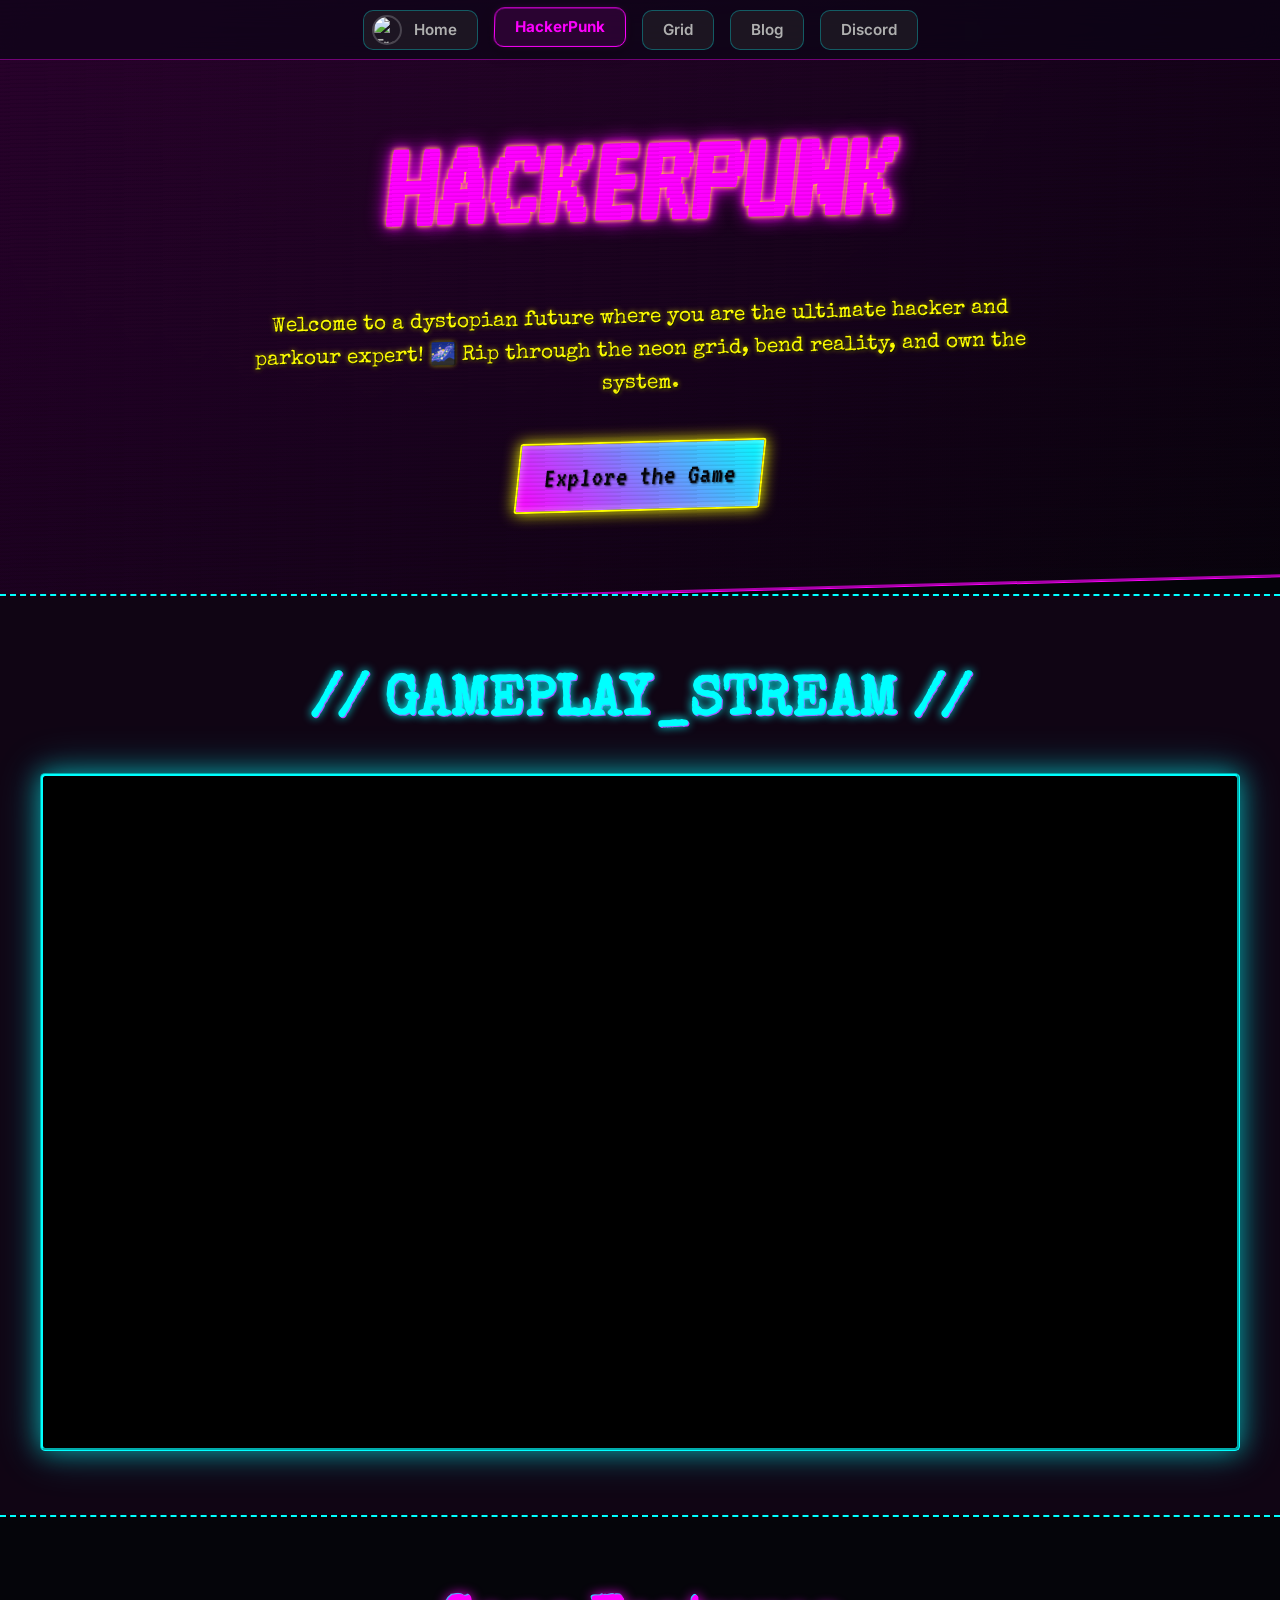
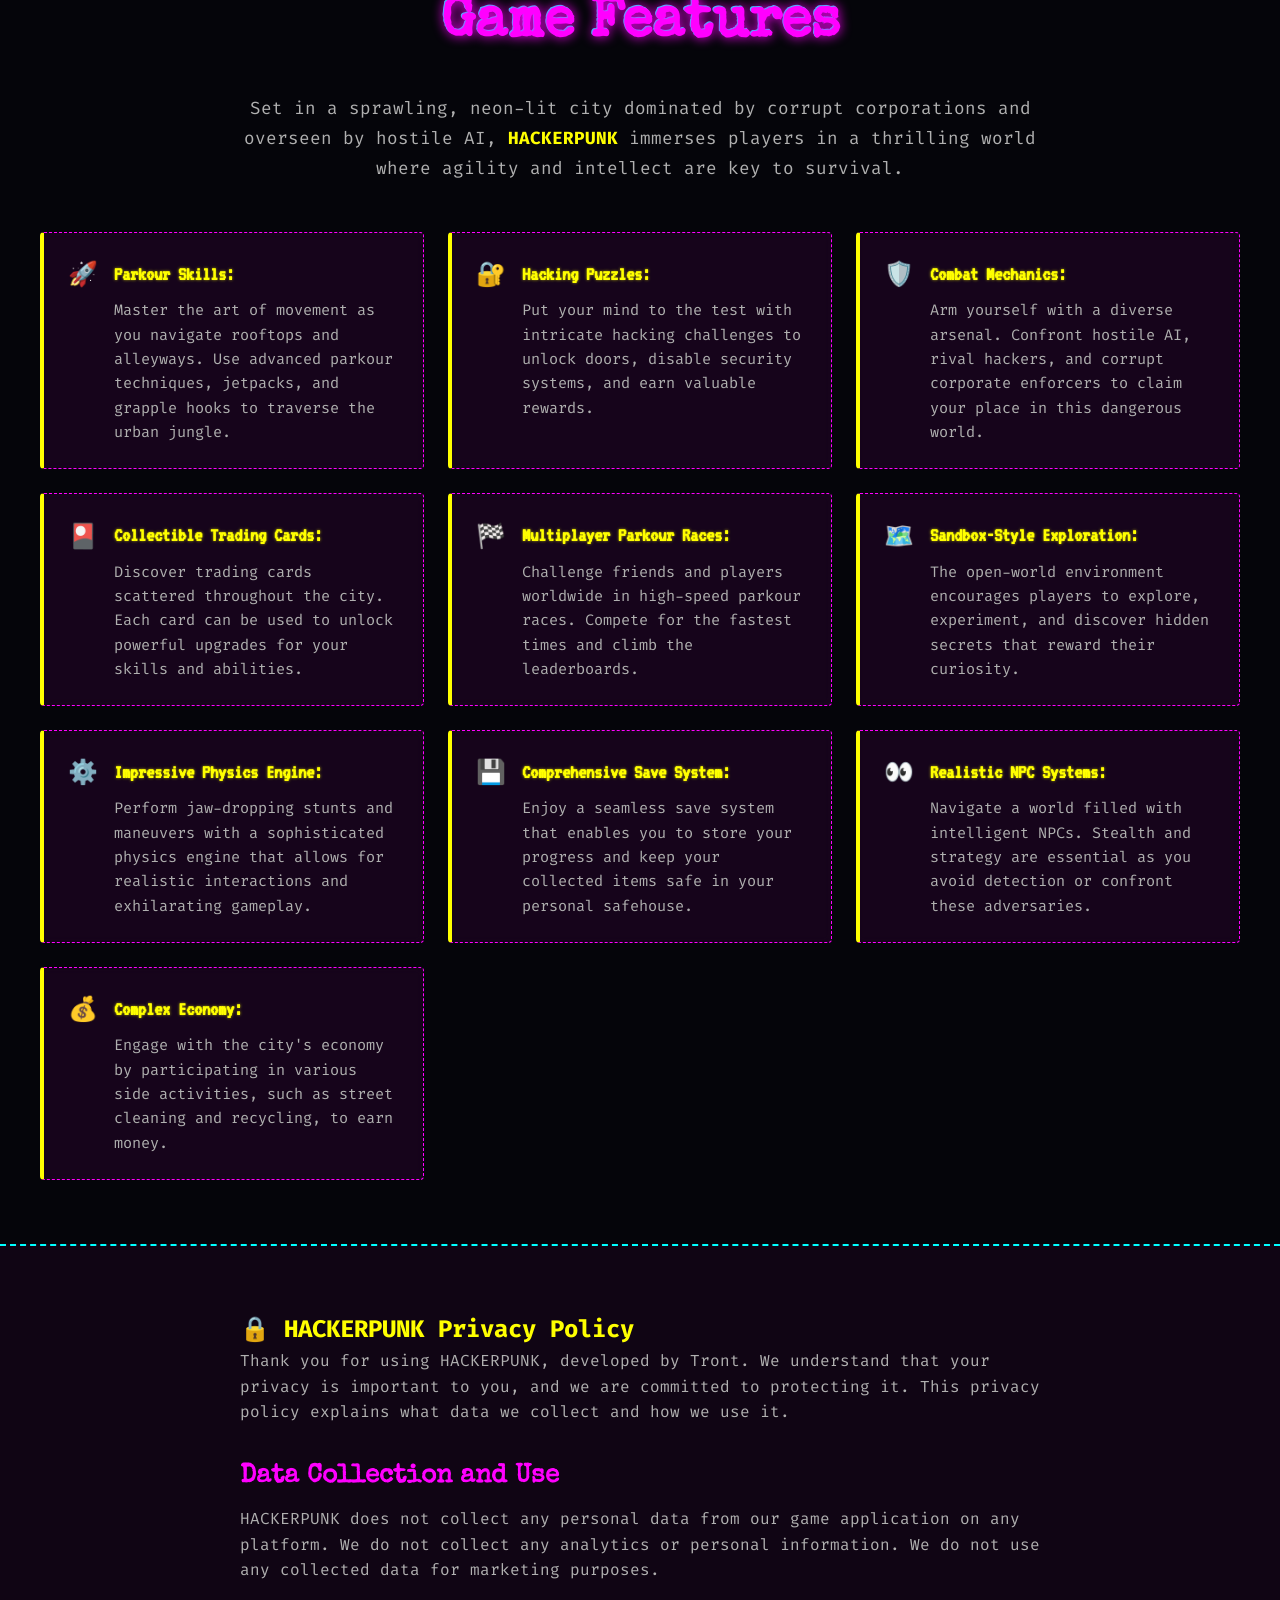
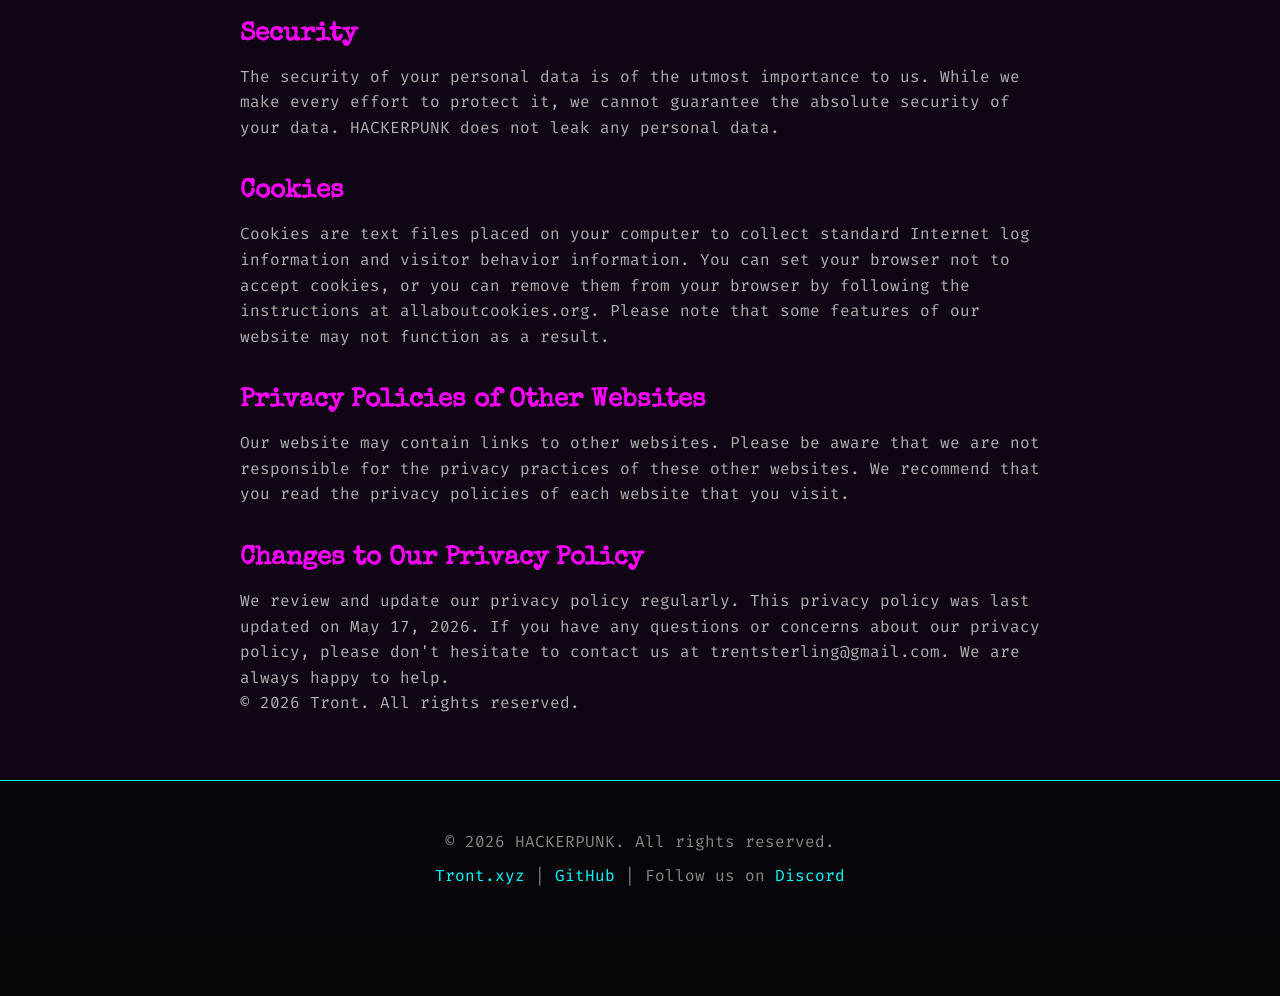
==== commit b68467f5: "Update copyright dates to 2026 Co-Authored-By: Claude Opus 4.5 <noreply@anthropic.com>" ====
--- a/index.htm
+++ b/index.htm
@@ -500,15 +500,15 @@
                 <p>Our website may contain links to other websites. Please be aware that we are not responsible for the privacy practices of these other websites. We recommend that you read the privacy policies of each website that you visit.</p>
                 
                 <h3>Changes to Our Privacy Policy</h3>
-                <p>We review and update our privacy policy regularly. This privacy policy was last updated on May 17, 2025. If you have any questions or concerns about our privacy policy, please don't hesitate to contact us at trentsterling@gmail.com. We are always happy to help.</p>
+                <p>We review and update our privacy policy regularly. This privacy policy was last updated on May 17, 2026. If you have any questions or concerns about our privacy policy, please don't hesitate to contact us at trentsterling@gmail.com. We are always happy to help.</p>
                 
-                <p>© 2025 Tront. All rights reserved.</p>
+                <p>© 2026 Tront. All rights reserved.</p>
             </div>
         </section>
     </main>
 
     <footer>
-        <p>&copy; 2025 HACKERPUNK. All rights reserved.</p>
+        <p>&copy; 2026 HACKERPUNK. All rights reserved.</p>
         <p>
             <a href="https://tront.xyz" target="_blank">Tront.xyz</a> | 
             <a href="https://github.com/TrentSterling" target="_blank">GitHub</a> | 
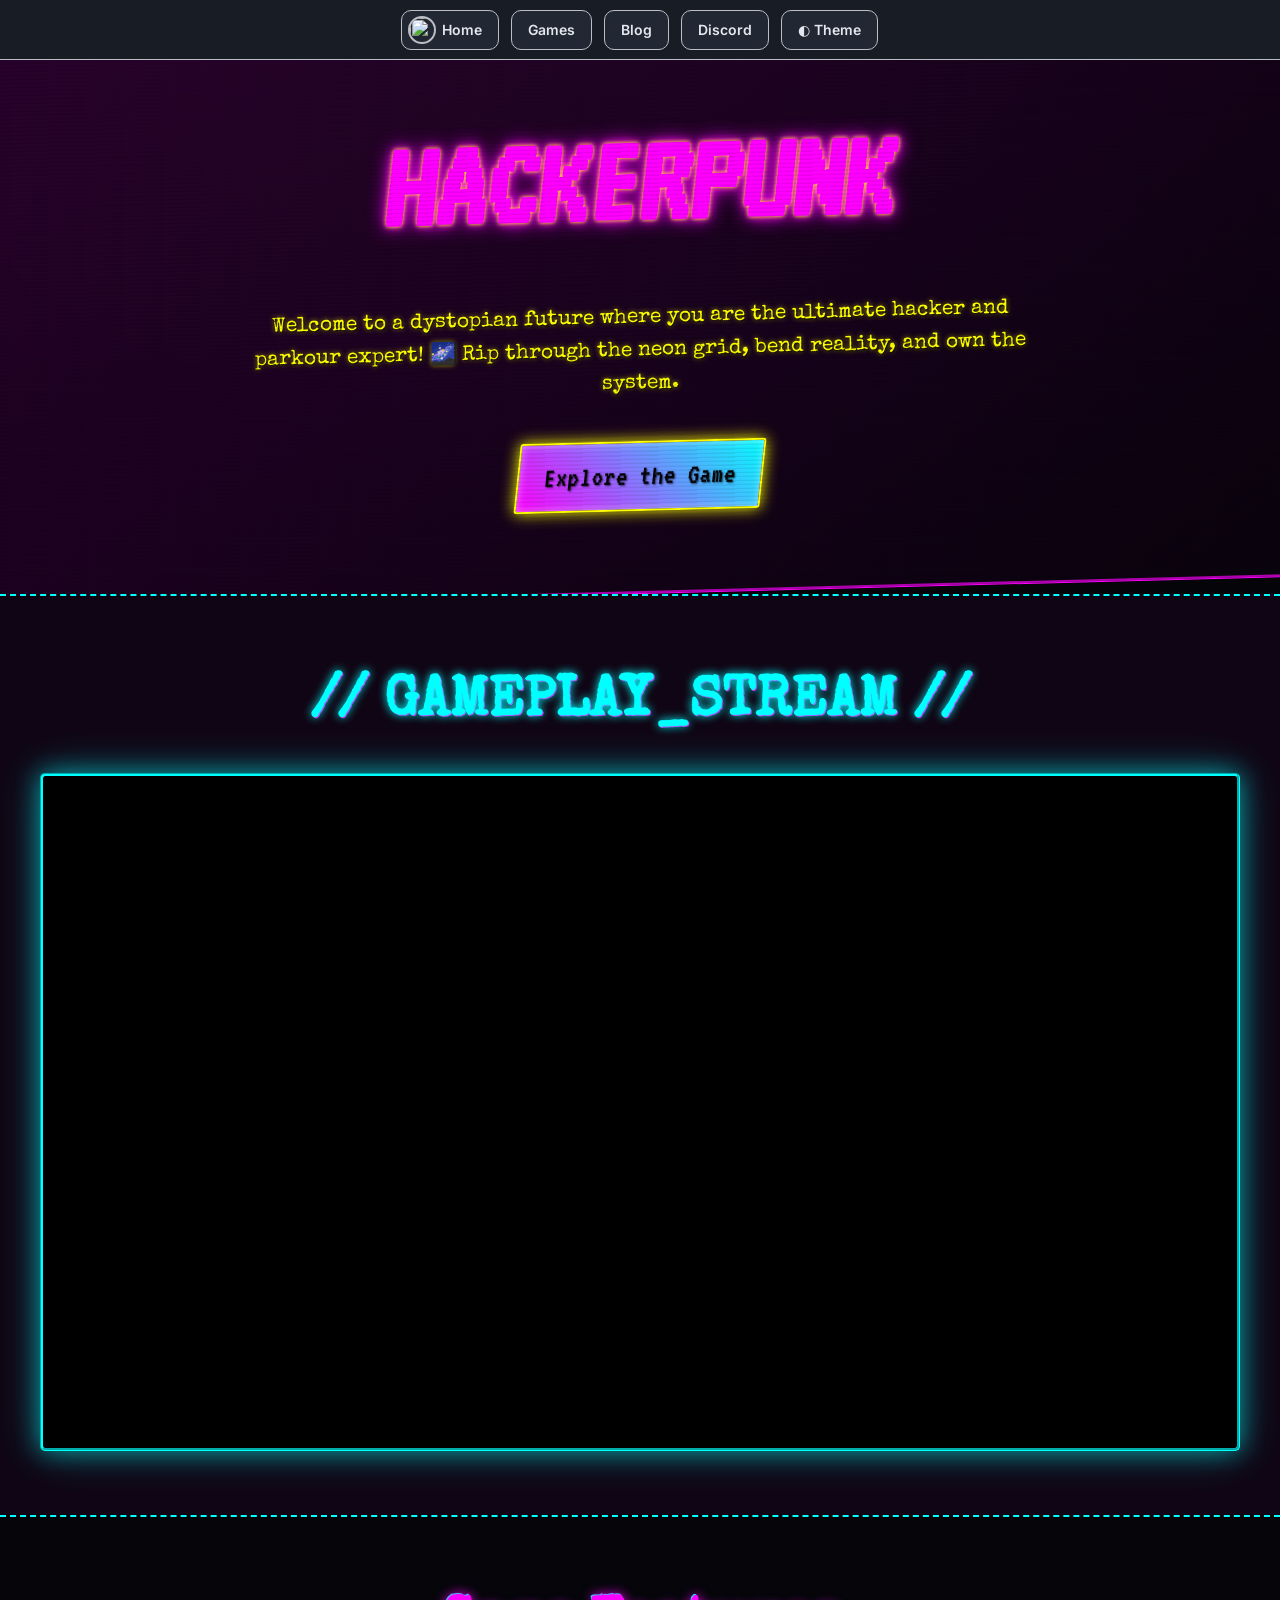
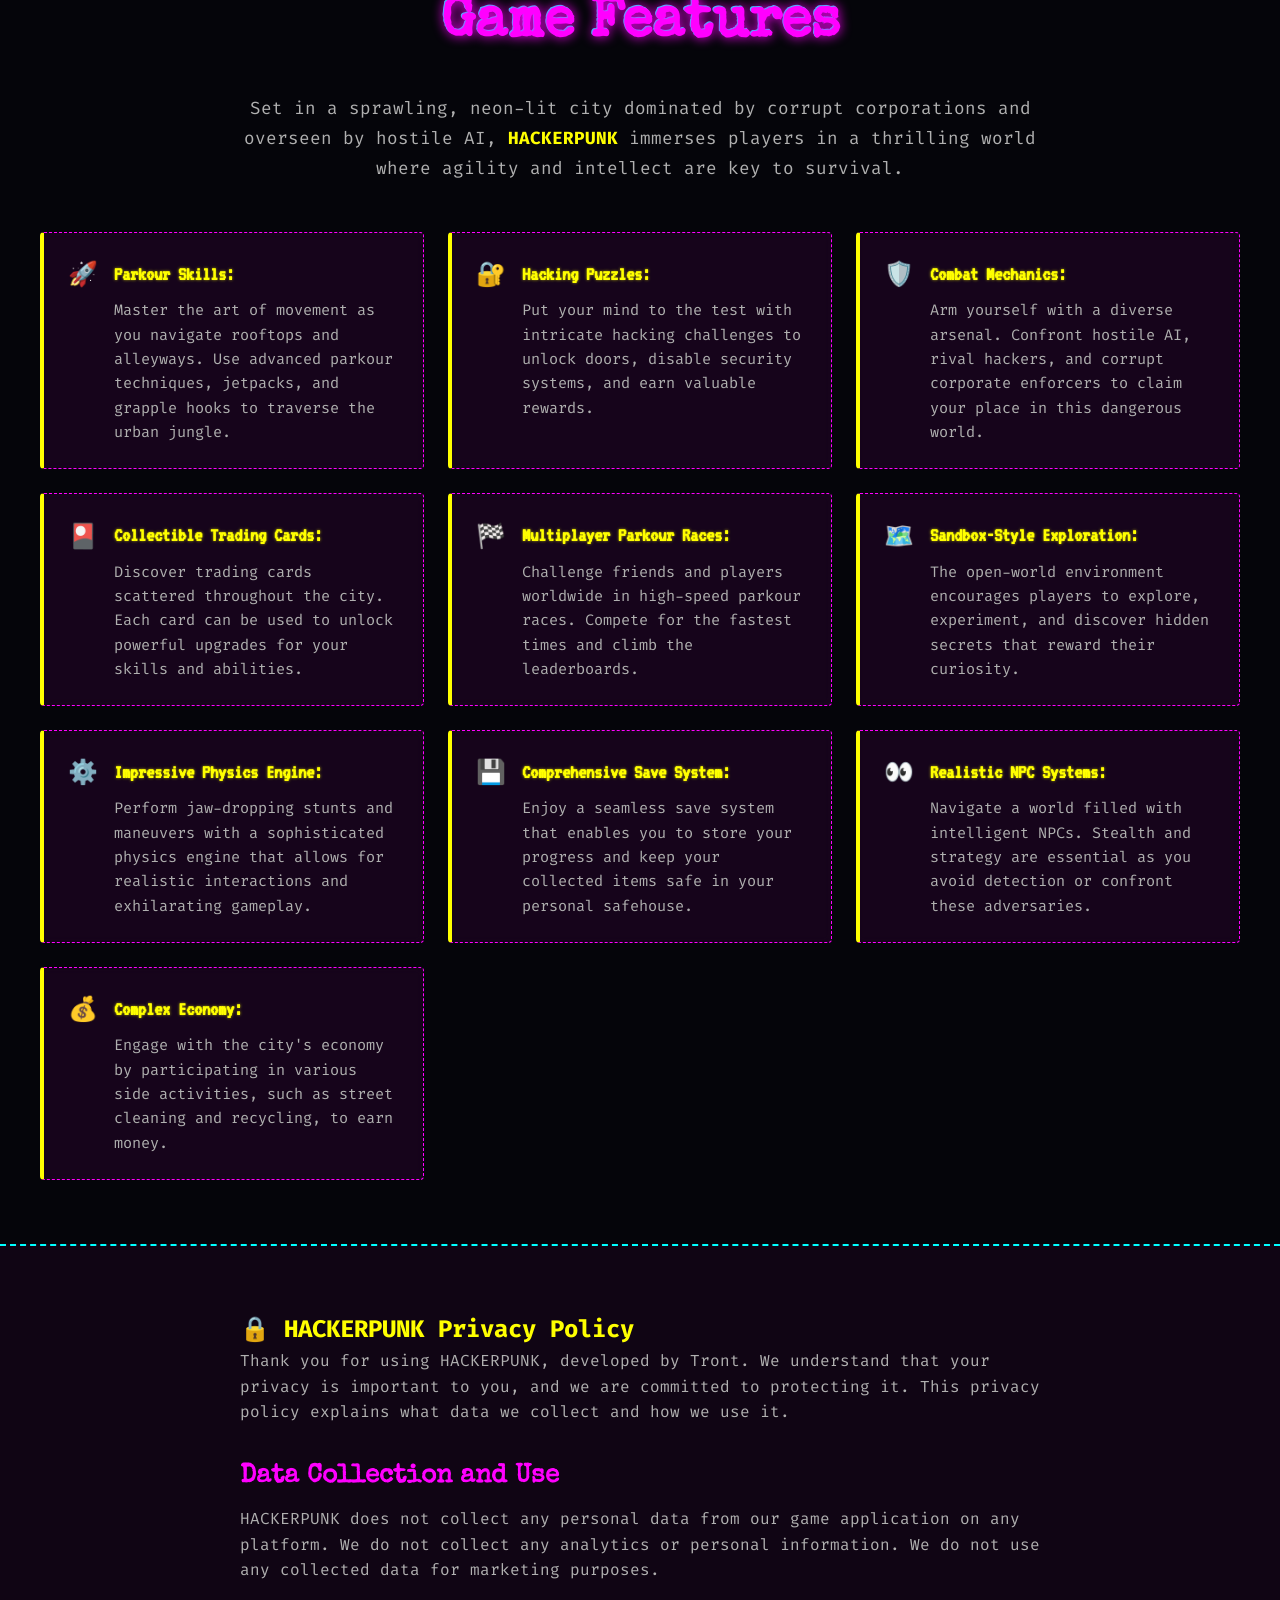
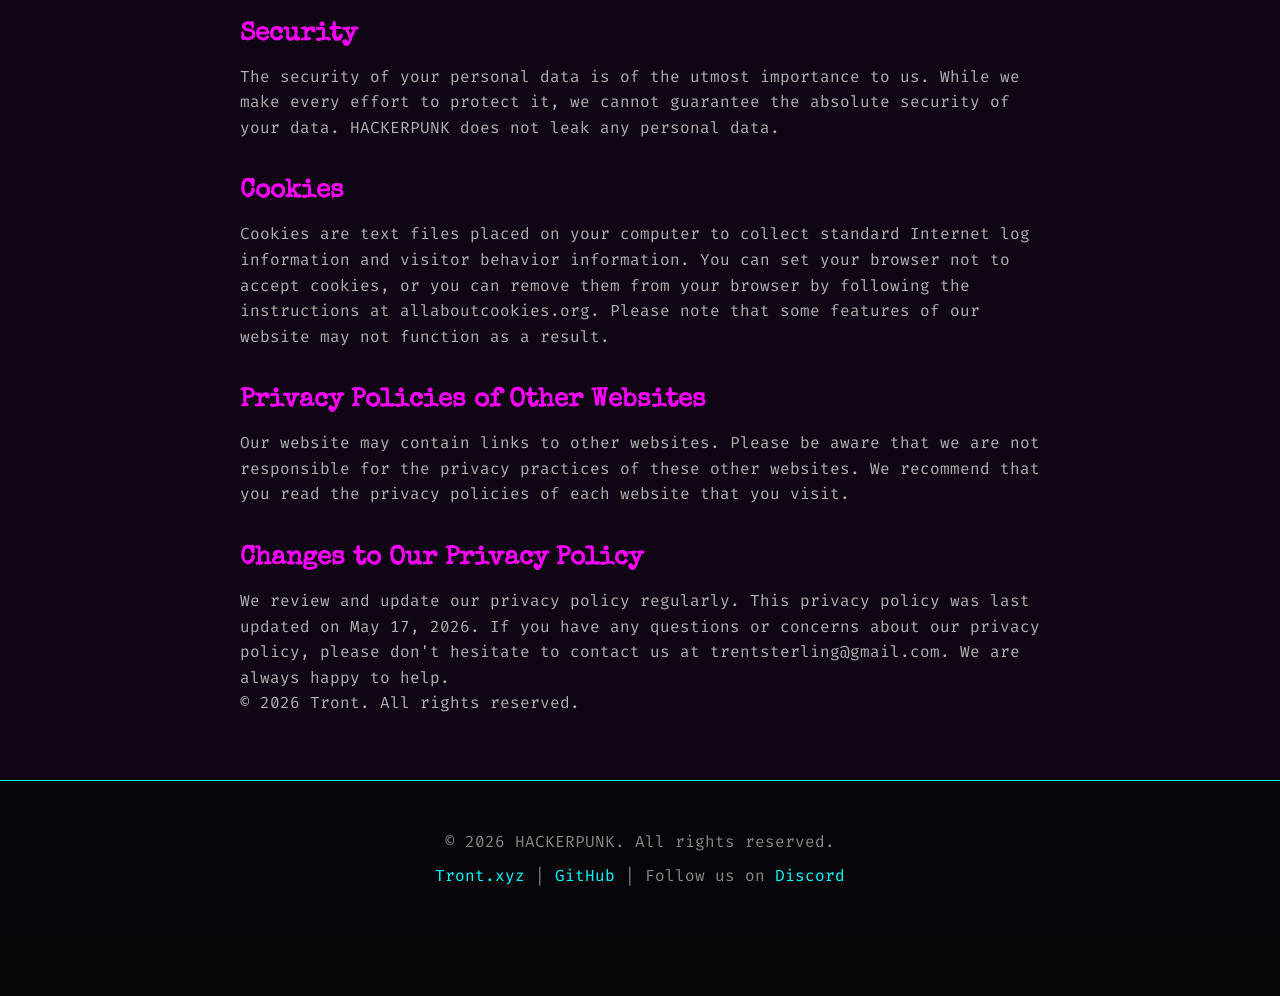
==== commit 24ead879: "Add native-preserving ColorMagic and canonical project navigation" ====
--- a/index.htm
+++ b/index.htm
@@ -1,6 +1,6 @@
 
 <!DOCTYPE html>
-<html lang="en">
+<html lang="en" data-tront-theme-editor data-tront-theme-surface="project" data-te-project="native">
 <head>
     <meta charset="UTF-8">
     <meta name="viewport" content="width=device-width, initial-scale=1.0">
@@ -17,7 +17,7 @@
     <meta name="twitter:card" content="summary_large_image">
 
     <!-- Favicon -->
-    <link rel="icon" href="https://blog.tront.xyz/assets/img/tront.png" type="image/png">
+    <link rel="icon" href="https://tront.xyz/favicon.png" type="image/png">
 
     <!-- Font Imports -->
     <link rel="preconnect" href="https://fonts.googleapis.com">
@@ -363,6 +363,22 @@
         }
 
     </style>
+
+    <!-- PROJECT THEME START: pinned local editor, native page adapter -->
+    <link rel="stylesheet" href="/assets/css/tront-theme-editor.css">
+    <link rel="stylesheet" href="/assets/css/tront-navbar.css">
+    <link rel="stylesheet" href="/assets/css/project-theme.css">
+    <script>window.TrontThemeProject = {"id":"punk","storageKey":"tront-theme-punk-v1","nativeLabel":"Original HackerPunk","original":{"mode":"dark","angle":135,"intensity":65,"frost":88,"pegs":[{"color":"#ff00ff","position":0},{"color":"#00ffff","position":33},{"color":"#ffff00","position":67},{"color":"#00dd00","position":100}]}};</script>
+    <script src="/assets/js/tront-system.js"></script>
+    <script src="/assets/js/tront-theme-editor.js"></script>
+    <script src="/assets/js/project-theme.js"></script>
+    <noscript><style>body { opacity: 1; visibility: visible; }</style></noscript>
+    <script>
+      document.addEventListener('DOMContentLoaded', function () {
+        setTimeout(function () { document.body.classList.add('fonts-loaded'); }, 2000);
+      });
+    </script>
+    <!-- PROJECT THEME END -->
 </head>
 <body>
 
@@ -373,14 +389,13 @@
         <div class="particle">SYS</div><div class="particle">()</div><div class="particle">???</div><div class="particle">|</div><div class="particle">//</div>
     </div>
 
-    <nav id="magic-navbar-container">
-        <!-- Elements are in REVERSE order for the CSS hover hack -->
-        <a href="https://tront.xyz/discord/" class="nav-link" target="_blank"><span>Discord</span></a>
-        <a href="https://blog.tront.xyz/" class="nav-link" target="_blank"><span>Blog</span></a>
-        <a href="https://tront.xyz/grid/" class="nav-link" target="_blank"><span>Grid</span></a>
-        <a href="#" class="nav-link active"><span>HackerPunk</span></a>
-        <a href="https://tront.xyz/" class="nav-link home-link" target="_blank">
-            <img src="https://blog.tront.xyz/assets/img/tront.png" alt="Tront Logo" class="logo-image">
+    <nav id="magic-navbar-container" aria-label="Main navigation">
+        <button id="tront-theme-btn" class="nav-link" type="button" hidden><span class="theme-icon" aria-hidden="true">◐</span><span class="theme-label">Theme</span></button>
+        <a href="https://tront.xyz/discord/" class="nav-link">Discord</a>
+        <a href="https://tront.xyz/blog/" class="nav-link">Blog</a>
+        <a href="https://tront.xyz/games/" class="nav-link">Games</a>
+        <a href="https://tront.xyz/" class="nav-link home-link">
+            <img src="https://tront.xyz/img/tront_small.jpg" alt="" class="logo-image">
             <span>Home</span>
         </a>
     </nav>
--- a/assets/css/tront-theme-editor.css
+++ b/assets/css/tront-theme-editor.css
@@ -0,0 +1,243 @@
+/* Project-local derivative of shared editor @91d0a6874fbb4769d546574870e25c406a81608d.
+   Project surfaces use their own gated adapters; dialog and primary nav stay shared.
+   See tools/project-theme/README.md and vendor-manifest.json. */
+html[data-tront-theme-editor] {
+    --te-bg: #0f1218;
+    --te-panel: #171c25;
+    --te-elem: #212833;
+    --te-hover: #2c3541;
+    --te-ink: #f5f7fa;
+    --te-muted: #cad3e0;
+    --te-accent: #c9d8f0;
+    --te-secondary: #d7c9f0;
+    --te-line: #56606f;
+    --te-panel-fill: #171c25;
+    --te-button: linear-gradient(135deg, #334155, #292334);
+    --te-wash: linear-gradient(135deg, #222a38, #1d1c2b);
+    --te-blur: 6px;
+    --te-grid-x: #263447;
+    --te-grid-y: #2a2e48;
+}
+html[data-tront-theme-editor]:not([data-tront-theme-surface="gallery"]):not([data-tront-theme-surface="project"]),
+html[data-tront-theme-editor][data-te-gallery="custom"] {
+    --bg-color: var(--te-bg);
+    --surface-color: var(--te-panel-fill);
+    --widget-bg-color: var(--te-elem);
+    --border-color: var(--te-line);
+    --text-color: var(--te-ink);
+    --text-muted: var(--te-muted);
+    --accent-purple: var(--te-accent);
+    --accent-teal: var(--te-accent);
+    --accent-pink: var(--te-secondary);
+    --accent-orange: var(--te-orange, var(--te-accent));
+    --accent-yellow: var(--te-orange, var(--te-accent));
+    --accent-red: var(--te-red, var(--te-secondary));
+    --accent-green: var(--te-green, var(--te-accent));
+    --accent-blue: var(--te-blue, var(--te-accent));
+    --status-online: var(--te-green, var(--te-ink));
+    --status-idle: var(--te-orange, var(--te-ink));
+    --status-dnd: var(--te-red, var(--te-ink));
+    color-scheme: dark;
+}
+html[data-tront-theme-editor]:not([data-tront-theme-surface="gallery"]):not([data-tront-theme-surface="project"]) body {
+    color: var(--te-ink);
+    background-color: var(--te-bg);
+    background-image: var(--te-wash);
+    background-size: cover;
+    background-attachment: fixed;
+    animation: none;
+    opacity: 1;
+    visibility: visible;
+}
+html[data-tront-theme-editor]:not([data-tront-theme-surface="gallery"]):not([data-tront-theme-surface="project"]) :is(h1, h2, h3, .full-username, .username) { color: var(--te-ink); }
+html[data-tront-theme-editor]:not([data-tront-theme-surface="gallery"]):not([data-tront-theme-surface="project"]) :is(header p, .blurb, footer, .widget-loading, .widget-description, .section-header, .user-status, .channel-list li, .dev-topic-list li) { color: var(--te-muted); }
+html[data-tront-theme-editor]:not([data-tront-theme-surface="gallery"]):not([data-tront-theme-surface="project"]) :is(a, .about-me h3, .widget-header, .widget-description a, .online-count, .online-label) { color: var(--te-accent); }
+html[data-tront-theme-editor]:not([data-tront-theme-surface="gallery"]):not([data-tront-theme-surface="project"]) a:hover { color: var(--te-ink); }
+html[data-tront-theme-editor]:not([data-tront-theme-surface="gallery"]):not([data-tront-theme-surface="project"]) .about-me a { border-color: var(--te-line); }
+html[data-tront-theme-editor]:not([data-tront-theme-surface="gallery"]):not([data-tront-theme-surface="project"]) .widget-header svg { fill: currentColor; }
+html[data-tront-theme-editor]:not([data-tront-theme-surface="gallery"]):not([data-tront-theme-surface="project"]) :is(.discord-widget, .discord-preview-container, .channel-list-container, .dev-topic-list li) {
+    background: var(--te-panel-fill);
+    border-color: var(--te-line);
+    backdrop-filter: blur(var(--te-blur));
+    -webkit-backdrop-filter: blur(var(--te-blur));
+}
+html[data-tront-theme-editor]:not([data-tront-theme-surface="gallery"]):not([data-tront-theme-surface="project"]) :is(.user-card, .roles-list li, .hover-card, .discord-widget .online-text) {
+    background: var(--te-elem);
+    color: var(--te-ink);
+    border-color: var(--te-line);
+}
+html[data-tront-theme-editor]:not([data-tront-theme-surface="gallery"]):not([data-tront-theme-surface="project"]) :is(.user-card, .hover-card, .about-me a) { transition: transform .16s ease; }
+html[data-tront-theme-editor]:not([data-tront-theme-surface="gallery"]):not([data-tront-theme-surface="project"]) .user-card:not(.user-card--more):hover { background: var(--te-hover); }
+html[data-tront-theme-editor]:not([data-tront-theme-surface="gallery"]):not([data-tront-theme-surface="project"]) .discord-widget .online-text { border-radius: 6px; padding: .25rem .5rem; }
+html[data-tront-theme-editor]:not([data-tront-theme-surface="gallery"]):not([data-tront-theme-surface="project"]) .discord-widget :is(.online-label, .online-count) { text-shadow: none; }
+html[data-tront-theme-editor]:not([data-tront-theme-surface="gallery"]):not([data-tront-theme-surface="project"]) .discord-widget .avatar-wrapper { background: var(--te-panel); }
+html[data-tront-theme-editor]:not([data-tront-theme-surface="gallery"]):not([data-tront-theme-surface="project"]) .links a {
+    background: var(--te-panel-fill);
+    color: var(--te-accent);
+    border: 1px solid var(--te-line);
+}
+html[data-tront-theme-editor]:not([data-tront-theme-surface="gallery"]):not([data-tront-theme-surface="project"]) .links a { transition: transform .16s ease; }
+html[data-tront-theme-editor]:not([data-tront-theme-surface="gallery"]):not([data-tront-theme-surface="project"]) .links a:hover { background: var(--te-hover); color: var(--te-ink); }
+html[data-tront-theme-editor]:not([data-tront-theme-surface="gallery"]):not([data-tront-theme-surface="project"]) :is(.cta-button, .discord-widget .join-button) {
+    background: var(--te-button);
+    color: var(--te-ink);
+    border: 1px solid var(--te-accent);
+    text-shadow: none;
+    animation: none;
+    transition: transform .16s ease, box-shadow .16s ease;
+}
+html[data-tront-theme-editor]:not([data-tront-theme-surface="gallery"]):not([data-tront-theme-surface="project"]) :is(.cta-button, .discord-widget .join-button):hover { color: var(--te-ink); }
+html[data-tront-theme-editor]:not([data-tront-theme-surface="gallery"]) #magic-navbar-container {
+    /* Fixed navigation can pass over avatars; keep its text ground opaque. */
+    background: var(--te-panel);
+    border-color: var(--te-line);
+}
+html[data-tront-theme-editor]:not([data-tront-theme-surface="gallery"]) #magic-navbar-container::before,
+html[data-tront-theme-editor]:not([data-tront-theme-surface="gallery"]) #magic-navbar-container .nav-link::before { display: none; }
+html[data-tront-theme-editor]:not([data-tront-theme-surface="gallery"]) #magic-navbar-container .nav-link {
+    background: var(--te-elem);
+    color: var(--te-muted);
+    border-color: var(--te-line);
+    transform: none;
+    box-shadow: none;
+    transition: transform .16s ease;
+}
+html[data-tront-theme-editor]:not([data-tront-theme-surface="gallery"]) #magic-navbar-container .nav-link:hover { background: var(--te-hover); color: var(--te-ink); transform: translateY(-1px); box-shadow: none; }
+html[data-tront-theme-editor]:not([data-tront-theme-surface="gallery"]) #magic-navbar-container .nav-link.active { background: var(--te-button); color: var(--te-ink); border-color: var(--te-accent); }
+html[data-tront-theme-editor] :is(a, button, input, select, summary):focus-visible { outline: 3px solid var(--te-accent); outline-offset: 3px; }
+html[data-tront-theme-editor]:not([data-tront-theme-surface="gallery"]) #tront-theme-btn { cursor: pointer; white-space: nowrap; gap: .3em; }
+html[data-tront-theme-editor] [hidden] { display: none !important; }
+
+/* Native modal supplies focus containment, Escape, and inert background. */
+html[data-tront-theme-editor] .te-dialog {
+    box-sizing: border-box;
+    position: fixed;
+    inset: 0;
+    width: min(440px, calc(100vw - 24px));
+    max-height: calc(100vh - 32px);
+    max-height: calc(100dvh - 32px);
+    margin: auto;
+    padding: 22px;
+    overflow: auto;
+    overscroll-behavior: contain;
+    border: 1px solid var(--te-line);
+    border-radius: 16px;
+    background: var(--te-panel);
+    color: var(--te-ink);
+    box-shadow: 0 24px 90px rgba(0, 0, 0, .45);
+    font: 14px/1.5 'Inter', system-ui, sans-serif;
+    text-align: left;
+}
+html[data-tront-theme-editor] .te-dialog::backdrop { background: rgba(0, 0, 0, .55); }
+html[data-tront-theme-editor] .te-dialog * { box-sizing: border-box; }
+html[data-tront-theme-editor] .te-heading { display: flex; align-items: flex-start; justify-content: space-between; gap: 12px; margin-bottom: 18px; }
+html[data-tront-theme-editor] .te-heading h2 { margin: 0; color: var(--te-ink); font: 700 22px/1.3 'Fira Code', monospace; letter-spacing: -.04em; }
+html[data-tront-theme-editor] .te-dialog :is(button, select) {
+    min-height: 40px;
+    padding: 7px 11px;
+    border: 1px solid var(--te-line);
+    border-radius: 7px;
+    background: var(--te-elem);
+    color: var(--te-ink);
+    font: inherit;
+    cursor: pointer;
+}
+html[data-tront-theme-editor] .te-dialog :is(button, select):hover { background: var(--te-hover); }
+html[data-tront-theme-editor] .te-dialog button:disabled { color: var(--te-muted); border-style: dashed; cursor: default; }
+html[data-tront-theme-editor] .te-dialog .te-close { min-width: 40px; font-size: 22px; line-height: 1; }
+html[data-tront-theme-editor] .te-presets { display: grid; grid-template-columns: 1fr auto; gap: 7px 10px; align-items: center; }
+html[data-tront-theme-editor] .te-presets > label { grid-column: 1 / -1; font-weight: 600; }
+html[data-tront-theme-editor] .te-presets select { width: 100%; min-width: 0; }
+html[data-tront-theme-editor] .te-mode { border: 0; padding: 0; margin: 16px 0; display: flex; gap: 18px; }
+html[data-tront-theme-editor] .te-mode legend { margin-bottom: 6px; font-weight: 600; }
+html[data-tront-theme-editor] .te-mode label { display: inline-flex; align-items: center; min-height: 32px; gap: 5px; cursor: pointer; }
+html[data-tront-theme-editor] .te-dialog input { accent-color: var(--te-accent); }
+html[data-tront-theme-editor] .te-dialog input[type="radio"] { appearance: none; width: 18px; height: 18px; margin: 0; border: 2px solid var(--te-line); border-radius: 50%; background: var(--te-elem); }
+html[data-tront-theme-editor] .te-dialog input[type="radio"]:checked { background: var(--te-accent); border-color: var(--te-accent); box-shadow: inset 0 0 0 3px var(--te-panel); }
+html[data-tront-theme-editor] .te-dialog input[type="range"] { appearance: none; background: transparent; }
+html[data-tront-theme-editor] .te-dialog input[type="range"]::-webkit-slider-runnable-track { height: 4px; border-radius: 4px; background: var(--te-line); }
+html[data-tront-theme-editor] .te-dialog input[type="range"]::-webkit-slider-thumb { appearance: none; width: 18px; height: 18px; margin-top: -7px; border-radius: 50%; background: var(--te-accent); border: 2px solid var(--te-panel); }
+html[data-tront-theme-editor] .te-dialog input[type="range"]::-moz-range-track { height: 4px; border-radius: 4px; background: var(--te-line); }
+html[data-tront-theme-editor] .te-dialog input[type="range"]::-moz-range-thumb { width: 16px; height: 16px; border-radius: 50%; background: var(--te-accent); border: 2px solid var(--te-panel); }
+html[data-tront-theme-editor] .te-preview { height: 30px; border: 1px solid var(--te-line); border-radius: 7px; background: var(--te-preview); margin-bottom: 15px; }
+html[data-tront-theme-editor] .te-details { border-top: 1px solid var(--te-line); border-bottom: 1px solid var(--te-line); }
+html[data-tront-theme-editor] .te-details h3 { margin: 0; padding: 12px 0; color: var(--te-ink); font: 600 14px/1.5 Inter, system-ui, sans-serif; }
+html[data-tront-theme-editor] .te-tuning { padding: 2px 0 14px; }
+html[data-tront-theme-editor] .te-peg { display: grid; grid-template-columns: 47px 36px minmax(40px, 1fr) 38px; gap: 8px; align-items: center; min-height: 43px; }
+html[data-tront-theme-editor] .te-peg label { font-size: 12px; }
+html[data-tront-theme-editor] .te-dialog input[type="color"] { padding: 2px; width: 36px; height: 32px; border: 1px solid var(--te-line); border-radius: 5px; background: var(--te-elem); cursor: pointer; }
+html[data-tront-theme-editor] .te-dialog input[type="range"] { width: 100%; min-width: 0; height: 24px; margin: 0; cursor: pointer; }
+html[data-tront-theme-editor] .te-dialog output { color: var(--te-muted); text-align: right; font-size: 12px; font-variant-numeric: tabular-nums; }
+html[data-tront-theme-editor] .te-slider { display: grid; grid-template-columns: 1fr auto; gap: 4px; margin-top: 10px; }
+html[data-tront-theme-editor] .te-slider input { grid-column: 1 / -1; }
+html[data-tront-theme-editor] .te-hint { color: var(--te-muted); font-size: 12px; margin: 8px 0 0; }
+html[data-tront-theme-editor] .te-actions { display: flex; gap: 8px; margin-top: 16px; }
+html[data-tront-theme-editor] .te-status { color: var(--te-muted); font-size: 12px; margin: 12px 0 0; }
+@media (max-width: 600px) {
+    html[data-tront-theme-editor]:not([data-te-gallery="native"]) #magic-navbar-container { gap: 5px; padding: 0 8px; }
+    html[data-tront-theme-editor]:not([data-te-gallery="native"]) #magic-navbar-container .nav-link { padding: 0 9px; font-size: 12px; min-width: 0; height: 40px; }
+    html[data-tront-theme-editor]:not([data-te-gallery="native"]) #magic-navbar-container .home-link { padding-left: 6px; }
+    html[data-tront-theme-editor]:not([data-te-gallery="native"]) #magic-navbar-container .logo-image { width: 24px; height: 24px; margin-right: 5px; }
+    html[data-tront-theme-editor]:not([data-tront-theme-surface="gallery"]):not([data-tront-theme-surface="project"]) .main-container { padding-inline: 16px; }
+    html[data-tront-theme-editor]:not([data-tront-theme-surface="gallery"]):not([data-tront-theme-surface="project"]) .dev-topic-list { grid-template-columns: minmax(0, 1fr); }
+    html[data-tront-theme-editor]:not([data-tront-theme-surface="gallery"]):not([data-tront-theme-surface="project"]) .discord-preview-container { padding: 16px; }
+    html[data-tront-theme-editor]:not([data-tront-theme-surface="gallery"]):not([data-tront-theme-surface="project"]) .discord-preview-header { gap: 12px; flex-wrap: wrap; }
+    html[data-tront-theme-editor]:not([data-tront-theme-surface="gallery"]):not([data-tront-theme-surface="project"]) .discord-grid { grid-template-columns: minmax(0, 1fr); }
+    html[data-tront-theme-editor]:not([data-tront-theme-surface="gallery"]):not([data-tront-theme-surface="project"]) .channel-list-container { padding: 18px; }
+}
+@media (max-width: 360px) {
+    html[data-tront-theme-editor]:not([data-te-gallery="native"]) #magic-navbar-container .nav-link { padding-inline: 7px; }
+    html[data-tront-theme-editor] #tront-theme-btn .theme-icon { display: none; }
+    html[data-tront-theme-editor]:not([data-te-gallery="native"]) #magic-navbar-container .logo-image { display: none; }
+    html[data-tront-theme-editor] .te-dialog { padding: 17px; }
+}
+@media (prefers-reduced-motion: reduce) {
+    html[data-tront-theme-editor] *, html[data-tront-theme-editor] *::before, html[data-tront-theme-editor] *::after {
+        animation: none !important;
+        transition: none !important;
+        scroll-behavior: auto !important;
+    }
+    html[data-tront-theme-editor]:not([data-te-gallery="native"]) #magic-navbar-container .nav-link:hover { transform: none; }
+}
+
+/* Home and Discord each retain their original 50px grid over the palette wash. */
+html[data-tront-theme-editor][data-tront-theme-surface="grid"] body {
+    background-image: linear-gradient(var(--te-grid-y) 1px, transparent 1px), linear-gradient(90deg, var(--te-grid-x) 1px, transparent 1px), var(--te-wash);
+    background-size: 50px 50px, 50px 50px, cover;
+}
+/* Gallery defaults stay entirely on its existing theme. Custom choices recolor
+   the SAME two blurred circles and fixed grid; no page-wide linear gradient. */
+html[data-tront-theme-surface="gallery"][data-te-gallery="custom"] body { background-color: var(--te-bg); background-image: none; color: var(--te-ink); }
+html[data-tront-theme-surface="gallery"][data-te-gallery="custom"] body::before,
+html[data-tront-theme-surface="gallery"][data-te-gallery="custom"] body::after { background-color: transparent; background-image: var(--te-preview); opacity: var(--te-glow-opacity); }
+html[data-tront-theme-surface="gallery"][data-te-gallery="custom"] .grid-overlay { background-image: linear-gradient(var(--te-grid-y) 1px, transparent 1px), linear-gradient(90deg, var(--te-grid-x) 1px, transparent 1px); }
+html[data-tront-theme-surface="gallery"][data-te-gallery="custom"] :is(.item, .discord-preview-container) { background: var(--te-panel-fill); }
+html[data-tront-theme-surface="gallery"][data-te-gallery="custom"] :is(.main-header p, .blurb, footer, .preview-status) { color: var(--te-muted); }
+html[data-tront-theme-surface="gallery"][data-te-gallery="custom"] :is(h1, h2, h3, .card-title, .tooltip strong) { color: var(--te-ink); text-shadow: none; }
+html[data-tront-theme-surface="gallery"][data-te-gallery="custom"] :is(a, .filter-nav label) { color: var(--te-accent); }
+html[data-tront-theme-surface="gallery"][data-te-gallery="custom"] :is(.card-title span, .tag, .placeholder-content) { color: var(--te-card-accent, var(--te-accent)); }
+html[data-tront-theme-surface="gallery"][data-te-gallery="custom"] .tag { background: var(--te-elem); border-color: var(--te-card-accent, var(--te-line)); }
+html[data-tront-theme-surface="gallery"][data-te-gallery="custom"] :is(.filter-nav label, .preview-toggle) { background: var(--te-elem); color: var(--te-ink); border-color: var(--te-line); }
+html[data-tront-theme-surface="gallery"][data-te-gallery="custom"] .filter-nav label:hover { background: var(--te-hover); color: var(--te-ink); }
+html[data-tront-theme-surface="gallery"][data-te-gallery="custom"] .filter-controls:checked ~ .main-container .filter-nav label { color: var(--te-ink); }
+html[data-tront-theme-surface="gallery"][data-te-gallery="custom"] .join-button { background: var(--te-button); color: var(--te-ink); text-shadow: none; }
+html[data-tront-theme-surface="gallery"][data-te-gallery="custom"] :is(.image-container, .tooltip) { background-color: var(--te-panel); }
+
+html[data-tront-theme-surface="gallery"][data-te-gallery="custom"] #filter-all:checked ~ .main-container .filter-nav label[for="filter-all"],
+html[data-tront-theme-surface="gallery"][data-te-gallery="custom"] #filter-vr:checked ~ .main-container .filter-nav label[for="filter-vr"],
+html[data-tront-theme-surface="gallery"][data-te-gallery="custom"] #filter-game-jam:checked ~ .main-container .filter-nav label[for="filter-game-jam"],
+html[data-tront-theme-surface="gallery"][data-te-gallery="custom"] #filter-tool:checked ~ .main-container .filter-nav label[for="filter-tool"],
+html[data-tront-theme-surface="gallery"][data-te-gallery="custom"] #filter-prototype:checked ~ .main-container .filter-nav label[for="filter-prototype"],
+html[data-tront-theme-surface="gallery"][data-te-gallery="custom"] #filter-mod:checked ~ .main-container .filter-nav label[for="filter-mod"],
+html[data-tront-theme-surface="gallery"][data-te-gallery="custom"] #filter-game:checked ~ .main-container .filter-nav label[for="filter-game"],
+html[data-tront-theme-surface="gallery"][data-te-gallery="custom"] #filter-flash-game:checked ~ .main-container .filter-nav label[for="filter-flash-game"] { background: var(--te-button); color: var(--te-ink); border-color: var(--te-accent); }
+
+html[data-tront-theme-surface="gallery"][data-te-gallery="custom"] .item { border-color: var(--te-card-accent, var(--te-line)); transition: box-shadow .2s ease; }
+html[data-tront-theme-surface="gallery"][data-te-gallery="custom"] .image-container { border-color: var(--te-card-accent, var(--te-line)); transition: none; }
+
+/* Color changes are atomic: never interpolate through unreadable old ink. */
+html[data-tront-theme-surface="gallery"][data-te-gallery="custom"] .filter-nav label { transition: transform .16s ease; }
+
+/* Button-style links stay buttons on hover/focus; prose links keep their cues. */
+html[data-tront-theme-editor]:not([data-tront-theme-surface="gallery"]):not([data-tront-theme-surface="project"]) :is(.cta-button, .join-button, .links a),
+html[data-tront-theme-editor]:not([data-tront-theme-surface="gallery"]):not([data-tront-theme-surface="project"]) :is(.cta-button, .join-button, .links a):is(:hover, :focus, :active, :visited) { text-decoration: none; }
--- a/assets/css/tront-navbar.css
+++ b/assets/css/tront-navbar.css
@@ -0,0 +1,37 @@
+/* Shared geometry for the main site navigation. Never styles article/sidebar nav. */
+html[data-tront-theme-editor]:not([data-te-gallery="native"]) #magic-navbar-container {
+    box-sizing: border-box; position: fixed; inset: 0 0 auto; width: 100%; height: 60px;
+    z-index: 9999; display: flex; flex-direction: row-reverse; justify-content: center;
+    align-items: center; gap: 12px; padding: 0 16px;
+    font: 600 14px/1.2 Inter, system-ui, sans-serif;
+}
+html[data-tront-theme-editor]:not([data-te-gallery="native"]) #magic-navbar-container .nav-link {
+    box-sizing: border-box; display: flex; align-items: center; justify-content: center;
+    flex: 0 0 auto; height: 40px; min-width: 0; padding: 0 16px;
+    font: inherit; line-height: 1.2; white-space: nowrap; text-decoration: none;
+    border-radius: 10px; border-width: 1px; border-style: solid; overflow: visible;
+}
+html[data-tront-theme-editor]:not([data-te-gallery="native"]) #magic-navbar-container .home-link { padding-left: 6px; }
+html[data-tront-theme-editor]:not([data-te-gallery="native"]) #magic-navbar-container .logo-image {
+    display: block; width: 28px; height: 28px; border-radius: 50%; margin-right: 6px;
+    border: 2px solid var(--te-line); flex: 0 0 auto;
+}
+html[data-tront-theme-editor]:not([data-te-gallery="native"]) #magic-navbar-container #tront-theme-btn { cursor: pointer; gap: .3em; }
+html[data-tront-theme-editor]:not([data-te-gallery="native"]) #magic-navbar-container .theme-label { display: inline; }
+html[data-tront-theme-editor]:not([data-te-gallery="native"]) #magic-navbar-container { background: var(--te-panel); border-bottom: 1px solid var(--te-line); }
+html[data-tront-theme-editor]:not([data-te-gallery="native"]) #magic-navbar-container::before,
+html[data-tront-theme-editor]:not([data-te-gallery="native"]) #magic-navbar-container .nav-link::before { display: none; }
+html[data-tront-theme-editor]:not([data-te-gallery="native"]) #magic-navbar-container .nav-link { color: var(--te-muted); background: var(--te-elem); border-color: var(--te-line); box-shadow: none; transform: none; transition: transform .16s ease; }
+html[data-tront-theme-editor]:not([data-te-gallery="native"]) #magic-navbar-container .nav-link:hover { color: var(--te-ink); background: var(--te-hover); }
+html[data-tront-theme-editor]:not([data-te-gallery="native"]) #magic-navbar-container .nav-link.active { color: var(--te-ink); background: var(--te-button); border-color: var(--te-accent); }
+@media (max-width: 600px) {
+    html[data-tront-theme-editor]:not([data-te-gallery="native"]) #magic-navbar-container { gap: 5px; padding: 0 8px; font-size: 12px; }
+    html[data-tront-theme-editor]:not([data-te-gallery="native"]) #magic-navbar-container .nav-link { padding: 0 9px; }
+    html[data-tront-theme-editor]:not([data-te-gallery="native"]) #magic-navbar-container .home-link { padding-left: 5px; }
+    html[data-tront-theme-editor]:not([data-te-gallery="native"]) #magic-navbar-container .logo-image { width: 24px; height: 24px; margin-right: 5px; }
+}
+@media (max-width: 360px) {
+    html[data-tront-theme-editor]:not([data-te-gallery="native"]) #magic-navbar-container .nav-link { padding-inline: 7px; }
+    html[data-tront-theme-editor]:not([data-te-gallery="native"]) #magic-navbar-container .logo-image,
+    html[data-tront-theme-editor]:not([data-te-gallery="native"]) #magic-navbar-container .theme-icon { display: none; }
+}
--- a/assets/css/project-theme.css
+++ b/assets/css/project-theme.css
@@ -0,0 +1,39 @@
+/* HackerPunk keeps its native neon composition until a palette is chosen. */
+html[data-tront-theme-surface="project"] #magic-navbar-container .nav-link > span { display: inline; }
+html[data-tront-theme-surface="project"][data-te-project="custom"] {
+  --color-bg: var(--te-bg); --color-bg-secondary: var(--te-panel);
+  --color-text: var(--te-ink); --color-text-muted: var(--te-muted);
+  --color-primary-neon: var(--te-accent); --color-secondary-neon: var(--te-secondary);
+  --color-accent-neon: var(--te-orange);
+}
+html[data-tront-theme-surface="project"][data-te-project="custom"] header {
+  background: linear-gradient(145deg, rgba(var(--project-ground-x-rgb), calc(var(--te-glow-opacity) * 5)), rgba(var(--project-panel-rgb), .4)),
+    radial-gradient(ellipse at top center, rgba(var(--project-panel-rgb), .6), rgba(var(--project-bg-rgb), .7) 85%);
+}
+html[data-tront-theme-surface="project"][data-te-project="custom"] header h1 { animation-name: project-text-flicker; }
+@keyframes project-text-flicker {
+  0%, 100% { text-shadow: 0 0 4px var(--color-accent-neon), 0 0 10px var(--color-primary-neon), 0 0 20px var(--color-primary-neon); }
+  50% { text-shadow: 0 0 4px var(--color-accent-neon), 0 0 8px var(--color-primary-neon); }
+}
+html[data-tront-theme-surface="project"][data-te-project="custom"] .cta-button,
+html[data-tront-theme-surface="project"][data-te-project="custom"] .cta-button:is(:hover, :focus) {
+  background: var(--te-button); color: var(--te-ink); text-shadow: none;
+}
+html[data-tront-theme-surface="project"][data-te-project="custom"] .feature-card { background-color: var(--te-panel-fill); }
+html[data-tront-theme-surface="project"][data-te-project="custom"] .feature-card:hover { background-color: var(--te-hover); }
+html[data-tront-theme-surface="project"][data-te-project="custom"] footer { background: rgba(var(--project-bg-rgb), .5); }
+html[data-tront-theme-surface="project"][data-te-project="custom"] footer p { color: var(--te-muted); }
+html[data-tront-theme-surface="project"][data-te-project="custom"] :is(a, .feature-card) { transition-property: transform, box-shadow; }
+/* Keep scanline and inset-glow shapes while bounding customized text grounds. */
+html[data-tront-theme-surface="project"][data-te-project="custom"] header::after {
+  background-image: repeating-linear-gradient(transparent, transparent 2px, rgba(var(--project-bg-rgb), .15) 3px, rgba(var(--project-bg-rgb), .15) 4px);
+}
+html[data-tront-theme-surface="project"][data-te-project="custom"] .cta-button {
+  box-shadow: 0 0 15px var(--color-accent-neon), inset 0 0 8px var(--te-elem);
+}
+html[data-tront-theme-surface="project"][data-te-project="custom"] .cta-button:is(:hover, :focus) {
+  box-shadow: 0 0 25px var(--color-accent-neon), 0 0 40px var(--color-primary-neon), inset 0 0 10px var(--te-hover);
+}
+@media (prefers-reduced-motion: reduce) {
+  html[data-tront-theme-surface="project"] { scroll-behavior: auto; }
+}
